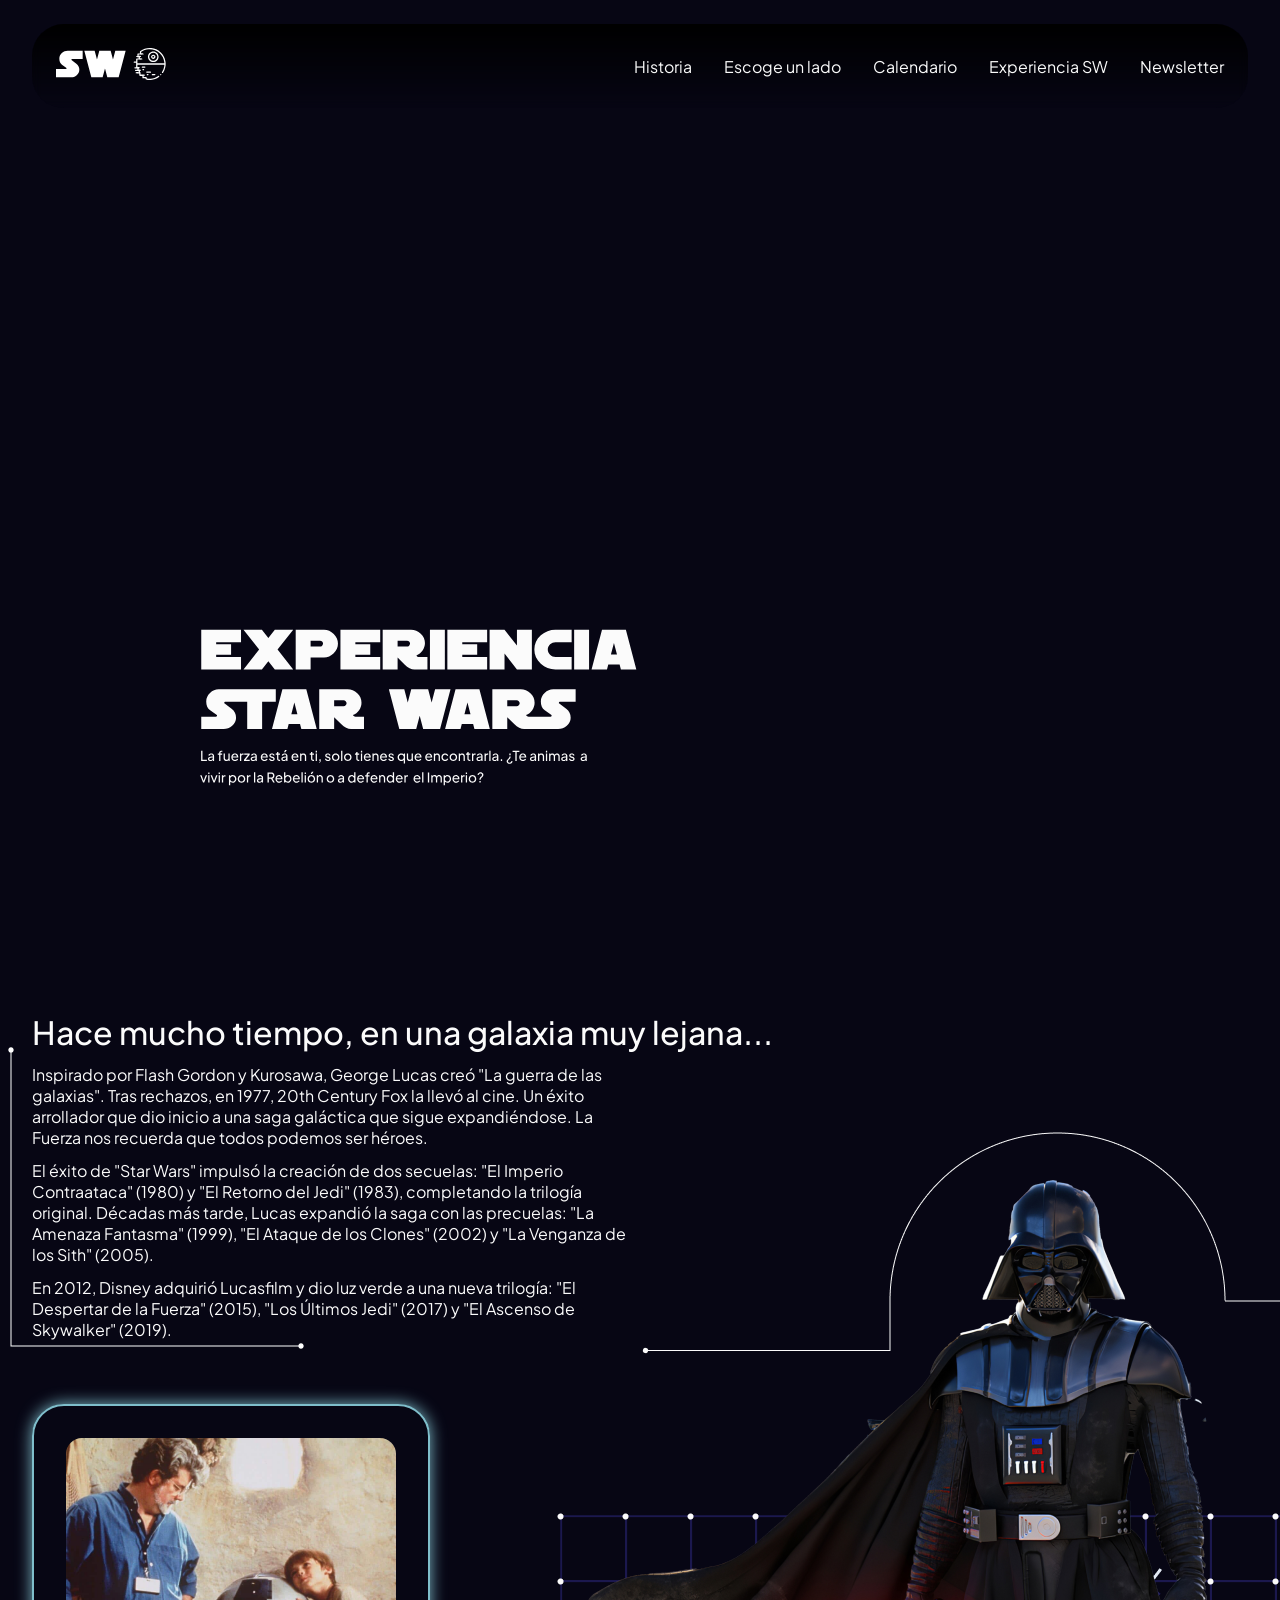
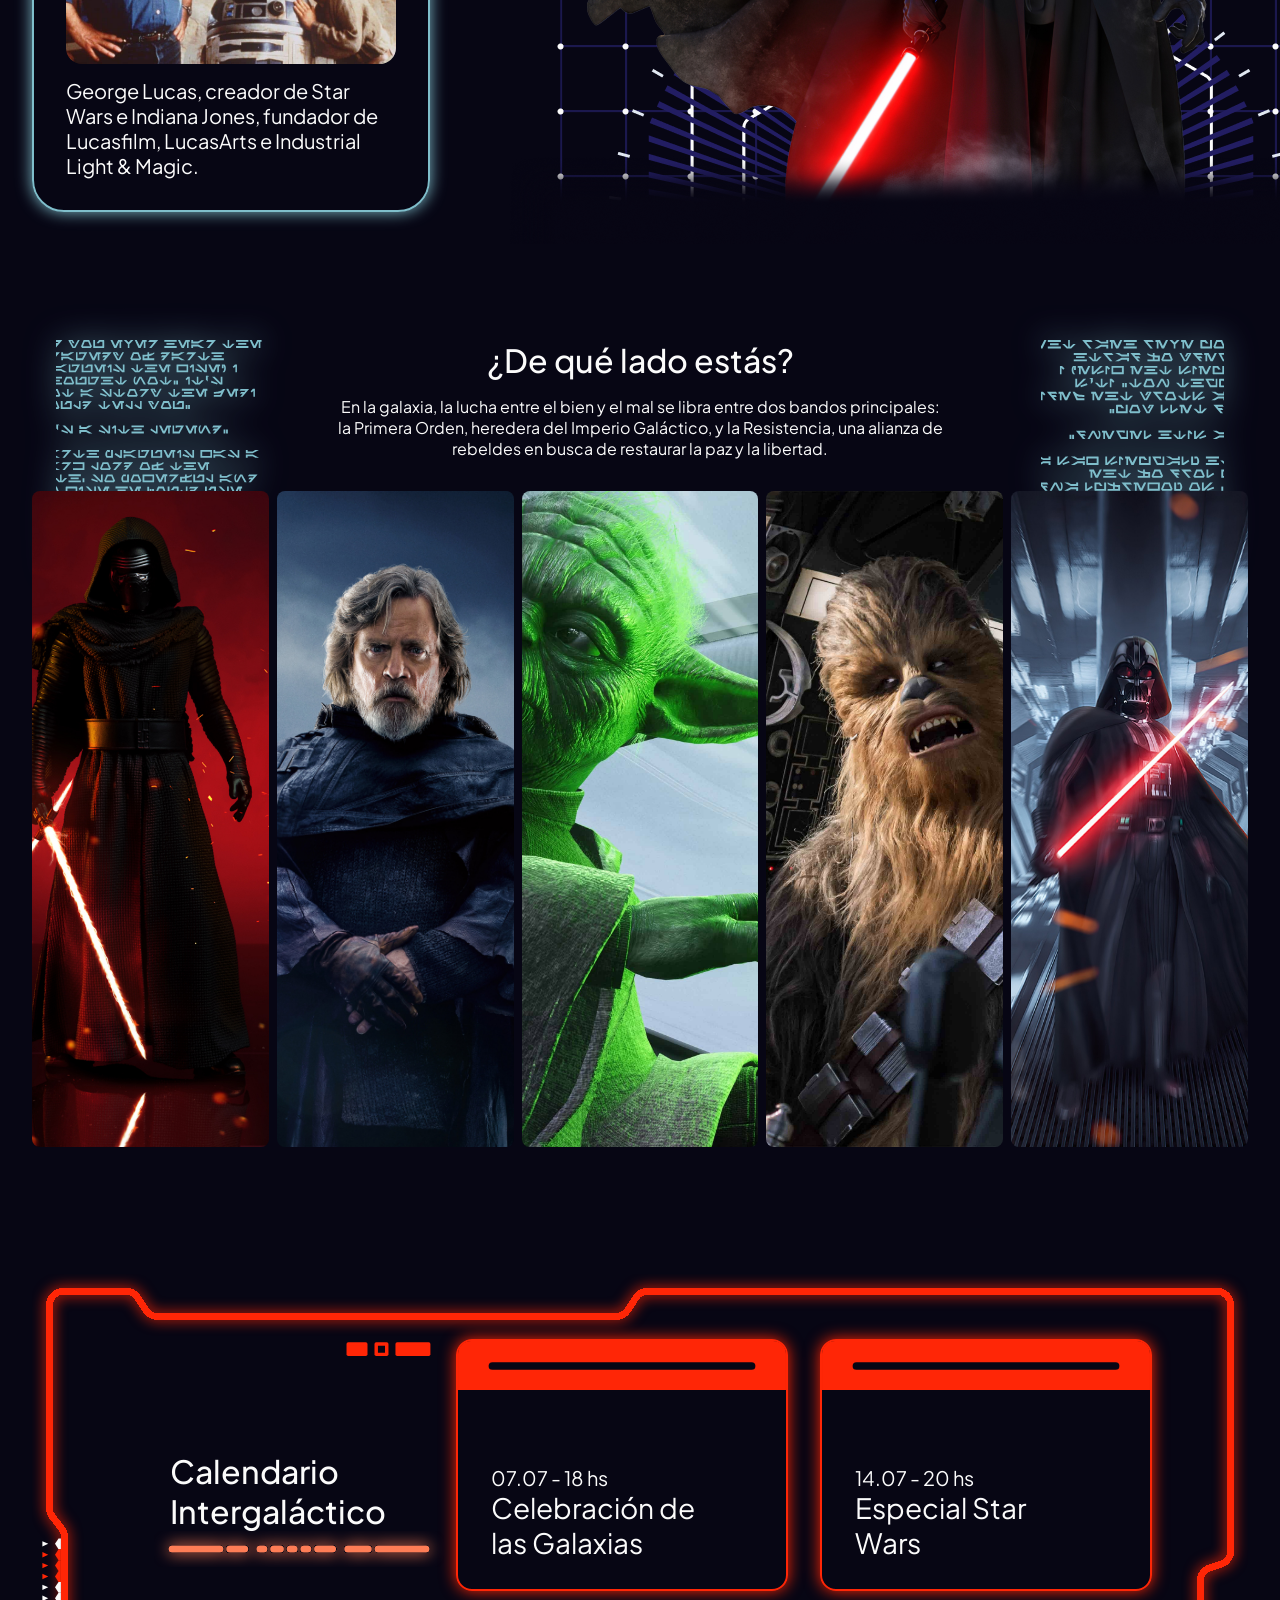
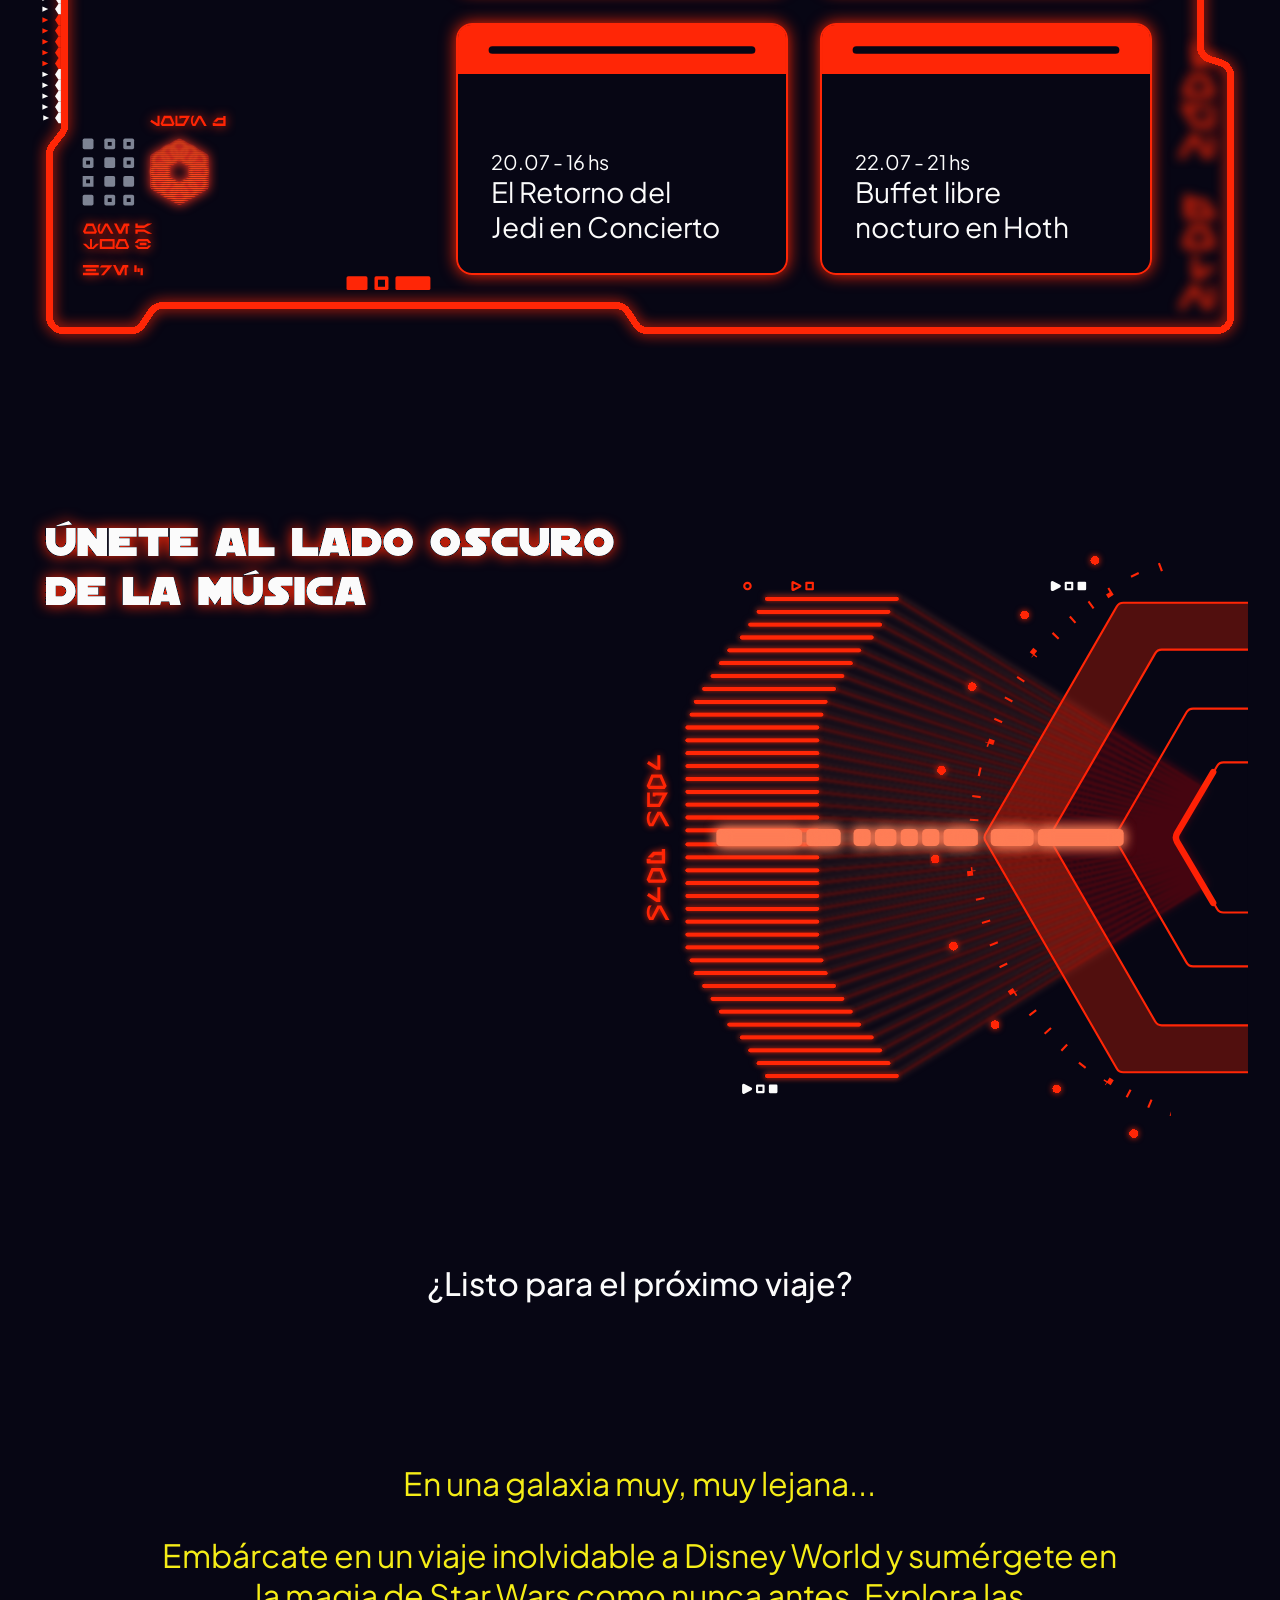
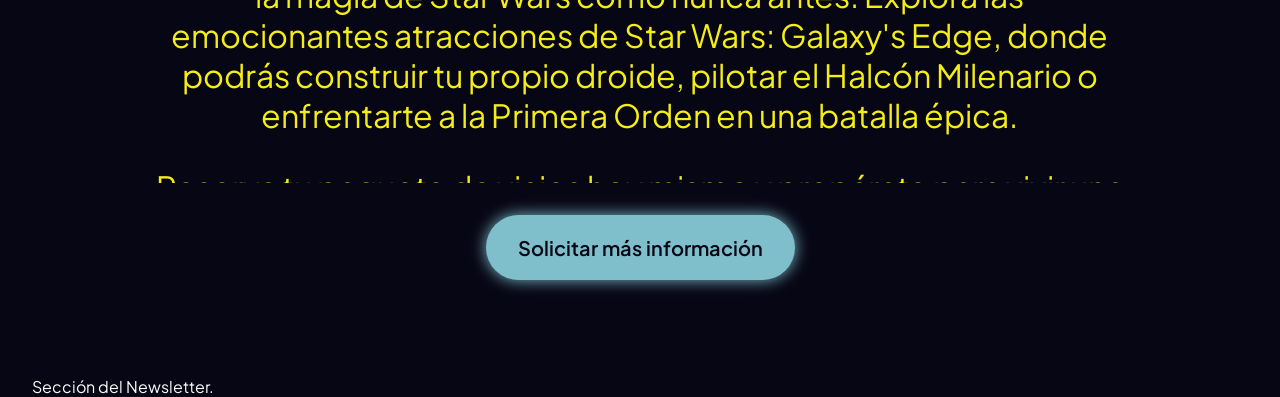
==== index.html @ 68232051 "'star-wars-world-container' section added" ====
<!DOCTYPE html>
<html lang="en">

<head>
    <meta charset="UTF-8">
    <!--     <meta name="viewport" content="width=device-width, initial-scale=1.0">  -->
    <title>Star Wars Ship</title>
    <link rel="stylesheet" href="styles.css">
    <link rel="shortcut icon" href="imgs/favicon.svg" type="imagen/x-icon">
    <!-- Acá inician los links de Google Fonts -->
    <link rel="preconnect" href="https://fonts.googleapis.com">
    <link rel="preconnect" href="https://fonts.gstatic.com" crossorigin>
    <link href="https://fonts.googleapis.com/css2?family=Plus+Jakarta+Sans:ital,wght@0,200..800;1,200..800&display=swap"
        rel="stylesheet">
    <!-- Acá terminan los links de Google Fonts -->
</head>

<body class="container">
    <!-- Acá comienza el menú de navegación o navbar -->
    <nav>
        <h1>
            <figure><a href="#"><img src="imgs/logo.svg"
                        alt="Logo de la landing page con las letras 'SW' y una estrella de la muerte."></a></figure>
        </h1>

        <ul class="navbar">
            <li><a href="#movies-history-container">Historia</a></li>
            <li><a href="#sides-container">Escoge un lado</a></li>
            <li><a href="#events-container">Calendario</a></li>
            <li><a href="#star-wars-world-container">Experiencia SW</a></li>
            <li><a href="#newsletter-container">Newsletter</a></li>
        </ul>
    </nav>
    <!-- Acá termina el menú de navegación o navbar -->

    <!-- Acá comienza el header o hero section -->
    <header id="header">
        <figure><img src="imgs/title-header.svg" alt="Portada de la 'hero section'."></figure>
    </header>
    <!-- Acá termina el header o hero section -->

    <!-- Acá comienza la sección de "Historia de las pelis" -->
    <section id="movies-history-container">
        <article class="text-container">
            <h2>Hace mucho tiempo, en una galaxia muy lejana...</h2>
            <p>Inspirado por Flash Gordon y Kurosawa, George Lucas creó "La guerra de las galaxias". Tras rechazos, en
                1977, 20th Century Fox la llevó al cine. Un éxito arrollador que dio inicio a una saga galáctica que
                sigue expandiéndose. La Fuerza nos recuerda que todos podemos ser héroes.</p>
            <p>El éxito de "Star Wars" impulsó la creación de dos secuelas: "El Imperio Contraataca" (1980) y "El
                Retorno del Jedi" (1983), completando la trilogía original. Décadas más tarde, Lucas expandió la saga
                con las precuelas: "La Amenaza Fantasma" (1999), "El Ataque de los Clones" (2002) y "La Venganza de los
                Sith" (2005).</p>
            <p>En 2012, Disney adquirió Lucasfilm y dio luz verde a una nueva trilogía: "El Despertar de la Fuerza"
                (2015), "Los Últimos Jedi" (2017) y "El Ascenso de Skywalker" (2019).</p>
        </article>
        <article class="linear-card">
            <figure><img src="imgs/george-lucas.jpeg" alt="Foto de George Lucas en el set."></figure>
            <p>George Lucas, creador de Star Wars e Indiana Jones, fundador de Lucasfilm, LucasArts e Industrial Light &
                Magic.</p>
        </article>
        <figure><img src="imgs/darth-vader.png" alt="Ilustración de Darth Vader." class="darth"></figure>
        <figure><img src="imgs/vector-detail-1.svg" alt="Vector de decoración." class="l-vector"></figure>
    </section>
    <!-- Acá termina la sección de "Historia de las pelis" -->

    <!-- Acá comienza la sección de "De qué lado estás" -->
    <section id="sides-container">
        <article class="container-text-sides-section">
            <h2>¿De qué lado estás?</h2>
            <p>En la galaxia, la lucha entre el bien y el mal se libra entre dos bandos principales: la Primera Orden,
                heredera del Imperio Galáctico, y la Resistencia, una alianza de rebeldes en busca de restaurar la paz y
                la libertad.</p>
        </article>

        <div class="gallery">
            <article class="pj-card">
                <figure><img src="imgs/kylo-ren.jpg" alt="Imagen de Kylo Ren." class="pj-img"></figure>
                <figure><img src="imgs/kylo-name.svg" alt="Nombre de Kylo Ren." class="pj-name"></figure>
            </article>

            <article class="pj-card">
                <figure><img src="imgs/luke-skywalker.jpg" alt="Imagen de Luke Skywalker." class="pj-img"></figure>
                <figure><img src="imgs/Luke-name.svg" alt="Nombre de Luke Skywalker." class="pj-name"></figure>
            </article>

            <article class="pj-card">
                <figure><img src="imgs/yoda.jpg" alt="Imagen de Yoda." class="pj-img"></figure>
                <figure><img src="imgs/Yoda-name.svg" alt="Nombre de Yoda." class="pj-name"></figure>
            </article>

            <article class="pj-card">
                <figure><img src="imgs/chewbacca.jpeg" alt="Imagen de Chewbacca." class="pj-img"></figure>
                <figure><img src="imgs/Chewbacca-name.svg" alt="Nombre de Chewbacca." class="pj-name"></figure>
            </article>

            <article class="pj-card">
                <figure><img src="imgs/darth-vader-gallery.jpeg" alt="Imagen de Darth Vader." class="pj-img"></figure>
                <figure><img src="imgs/Darth-Vader-name.svg" alt="Nombre de Darth Vader." class="pj-name"></figure>
            </article>
        </div>

        <figure><img src="imgs/letters-vector.svg" alt="Letras decorativas." class="deco"></figure>
        <figure><img src="imgs/deco-2.svg" alt="Letras decorativas." class="deco-2"></figure>
    </section>
    <!-- Acá termina la sección de "De qué lado estás" -->

    <!-- Acá comienza la sección del calendario de eventos -->
    <section id="events-container">
        <div class="title-events-container">
            <h2>Calendario Intergaláctico</h2>
            <figure><img src="imgs/highlight-svg.svg" alt="Ilustración decorativa para resaltar el título."></figure>
        </div>

        <div class="events-grid">
            <article class="event-card">
                <figure><img src="imgs/event-card-header.svg" alt="Header decorativo de la tarjeta."></figure>
                <div class="event-content">
                    <p>07.07 - 18 hs</p>
                    <h3>Celebración
                        de las Galaxias</h3>
                </div>
            </article>

            <article class="event-card">
                <figure><img src="imgs/event-card-header.svg" alt="Header decorativo de la tarjeta."></figure>
                <div class="event-content">
                    <p>14.07 - 20 hs</p>
                    <h3>Especial
                        Star Wars</h3>
                </div>
            </article>

            <article class="event-card">
                <figure><img src="imgs/event-card-header.svg" alt="Header decorativo de la tarjeta."></figure>
                <div class="event-content">
                    <p>20.07 - 16 hs</p>
                    <h3>El Retorno del
                        Jedi en Concierto</h3>
                </div>
            </article>

            <article class="event-card">
                <figure><img src="imgs/event-card-header.svg" alt="Header decorativo de la tarjeta."></figure>
                <div class="event-content">
                    <p>22.07 - 21 hs</p>
                    <h3>Buffet libre
                        nocturo en Hoth
                    </h3>
                </div>
            </article>
        </div>
    </section>
    <!-- Acá termina la sección del calendario de eventos -->

    <!-- Acá empieza la lista de Spotify-->
    <section class="spoti-container">
        <h2>
            <figure><img src="imgs/spoti-title.svg"
                    alt="Título de la sección que dice: 'Entra al lado oscuro de la música'."></figure>
        </h2>
        <iframe style="border-radius:12px"
            src="https://open.spotify.com/embed/playlist/69BOXIItwwyxTgdz6flzvU?utm_source=generator" width="100%"
            height="352" frameBorder="0" allowfullscreen=""
            allow="autoplay; clipboard-write; encrypted-media; fullscreen; picture-in-picture" loading="lazy"></iframe>
    </section>
    <!-- Acá termina la lista de Spotify-->

    <!-- Acá comienza la sección de "Viví el mundo de Star Wars" -->
    <section id="star-wars-world-container">
        <h2>¿Listo para el próximo viaje?</h2>
        <div class="scroll-gradient">
            <div class="scroll-wrapper">
                <div class="scroll-text">
                    <p>En una galaxia muy, muy lejana...</p>
                    <p>Embárcate en un viaje inolvidable a Disney World y sumérgete en la magia de Star Wars como nunca antes. Explora las emocionantes atracciones de Star Wars: Galaxy's Edge, donde podrás construir tu propio droide, pilotar el Halcón Milenario o enfrentarte a la Primera Orden en una batalla épica.</p>
                    <p>Reserva tu paquete de viajes hoy mismo y prepárate para vivir una experiencia intergaláctica que jamás olvidarás. No pierdas la oportunidad de convertirte en parte de la leyenda de Star Wars.</p>
                    <p>¡Que la fuerza te acompañe!</p>
                </div>
            </div>
        </div>
        <a href="" class="btn" type="button">Solicitar más información</a>
    </section>
    <!-- Acá termina la sección de "Viví el mundo de Star Wars" -->

    <!-- Acá comienza el Newsletter -->
    <section id="newsletter-container">
        Sección del Newsletter.
    </section>
    <!-- Acá termina el Newsletter -->

    <!-- Acá comienza el Footer -->
    <footer>

    </footer>
    <!-- Acá termina el Footer -->
</body>

</html>
---- styles.css ----
/* Universal settings */

:root {
    /* -- Color palette -- */

    /* 1 level */
    --dark-100: #070614;
    --white-100: #fbfbfb;
    --cyan-100: #7fbecb;
    --red-100: #ff2606;
    --yellow-100: #f5ed17;

    /* 2 level */
    --bg-color: var(--dark-100);
    --default-color: var(--white-100);
    --primary-action: var(--cyan-100);
    --red-sith: var(--red-100);
    --star-yellow: var(--yellow-100);
}

* {
    box-sizing: border-box;
    margin: 0;
    padding: 0;
}

html {
    scroll-behavior: smooth;
}

a,
li {
    text-decoration: none;
    list-style: none;
    color: var(--default-color);
}

body {
    font-family: "Plus Jakarta Sans", sans-serif;
    font-weight: 400;
    font-size: 16px;
    background: var(--bg-color);
    color: var(--default-color);
}

body.container {
    max-width: 1320px;
    min-width: 1200px;
    margin: auto;
    padding-left: 2rem;
    padding-right: 2rem;
}

/* -- Titles -- */

h2 {
    font-size: 2rem;
    font-weight: 500;
}

/* Menú de navegación o Navbar */

nav {
    display: flex;
    justify-content: space-between;
    align-items: center;
    position: sticky;
    top: 0;
    padding: 1.5rem 1.5rem;
    background: linear-gradient(180deg, black, transparent);
    backdrop-filter: blur(5px);
    margin: 1.5rem 0 0 0;
    z-index: 10;
    border-radius: 2rem;
}

nav h1 {
    font-size: 1rem;
    font-weight: 400;
}

nav li>a:hover {
    color: var(--primary-action);
    text-decoration: underline;
    text-shadow: 0 0 1rem var(--cyan-100);
}

nav li {
    transition: 0.15s ease-in-out;
}

nav li:hover {
    transform: scale(1.12);
}

.navbar {
    display: flex;
    justify-content: center;
    align-items: center;
    gap: 2rem;
}

/* Header */

header figure,
header figure img {
    width: 60%;
}

header figure img {
    margin: 32rem 0rem 8rem 10.5rem;
}

header {
    background: url(imgs/Hero-section.svg) no-repeat right center / 100%;
    height: 904px;
}

/* Section: movies-history-container */

#movies-history-container {
    display: flex;
    flex-direction: column;
    justify-content: flex-start;
    gap: 4rem;
    position: relative;
    height: 832px;
    margin-bottom: 6rem;
}

#movies-history-container figure>img.darth {
    content: "";
    position: absolute;
    right: -6rem;
    bottom: 0rem;
}

#movies-history-container figure>img.l-vector {
    content: "";
    position: absolute;
    left: -2%;
    top: 2.2rem;
}

/* -- Article.text-container -- */

#movies-history-container article.text-container {
    display: flex;
    flex-direction: column;
    gap: 0.75rem;
    width: 70%;
}

#movies-history-container article.text-container p {
    width: 70%;
}

/* -- Article.linear-card -- */

#movies-history-container article.linear-card {
    display: flex;
    flex-direction: column;
    width: 398px;
    border: 2px solid var(--primary-action);
    border-radius: 2rem;
    padding: 2rem;
    box-shadow: 0 0 1rem var(--cyan-100);
    gap: 0.5rem;
}

article.linear-card figure {
    width: fill;
    height: 232px;
}

article.linear-card figure img {
    width: 100%;
    border-radius: 1rem;
}

article.linear-card p {
    font-size: 1.25rem;
    font-weight: 400;
}

/* Section: sides-container */

#sides-container {
    position: relative;
    width: 100%;
    margin: 5rem 0rem 0rem 0rem;
    display: flex;
    flex-direction: column;
    gap: 2rem;
    justify-content: center;
    align-items: center;
}

#sides-container .deco {
    content: "";
    position: absolute;
    width: 17%;
    left: 2%;
    top: 0rem;
    filter: drop-shadow(0 0 1rem var(--cyan-100));
    z-index: -1;
}

#sides-container .deco-2 {
    content: "";
    position: absolute;
    width: 15%;
    right: 2%;
    top: 0rem;
    filter: drop-shadow(0 0 1rem var(--cyan-100));
    z-index: -1;
}

/* -- sides-container > gallery -- */

.gallery {
    display: flex;
    flex-direction: row;
    width: 100%;
    height: 656px;
    gap: 0.5rem;
}

.pj-card {
    position: relative;
    width: 100%;
    flex: 1px;
    transition: 0.4s ease-in-out;
    border-radius: 0.5rem;
}

.pj-card:hover {
    flex: 3;
    box-shadow: 0 0 2rem var(--cyan-100);

    .pj-name {
        opacity: 1;
        bottom: 20%;
        left: 15%;
    }
}

.pj-card figure img.pj-img {
    width: 100%;
    height: 656px;
    object-fit: cover;
    border-radius: 0.5rem;
}

.pj-card .pj-name {
    content: "";
    position: absolute;
    bottom: 20%;
    left: 15%;
    width: 70%;
    opacity: 0;
    transition: 0.4s ease-in-out;
}

/* -- sides-container > container-text-sides-section -- */

.container-text-sides-section {
    display: flex;
    flex-direction: column;
    width: 50%;
    gap: 1rem;
    text-align: center;
}

/* Section: events-container */
#events-container {
    position: relative;
    background: url(imgs/events-bg-svg.svg) no-repeat right center / 100%;
    margin: 0rem 0rem 6rem 0rem;
    height: 800px;
}

/* -- sides-container > title-events-container -- */

.title-events-container figure,
.title-events-container figure img {
    width: 100%;
    object-fit: fill;
}

.title-events-container h2 {
    margin-left: 1rem;
}

#events-container .title-events-container {
    content: "";
    position: absolute;
    display: flex;
    flex-direction: column;
    width: 290px;
    top: 30%;
    left: 10%;
}

/* -- sides-container > events-grid -- */

#events-container .events-grid {
    content: "";
    position: absolute;
    display: grid;
    grid-template-columns: 332px 332px;
    grid-template-rows: 252px 252px;
    gap: 2rem;
    right: 6rem;
    top: 8rem;
}

.events-grid .event-card {
    position: relative;
    border: 2px solid var(--red-sith);
    box-shadow: 0 0 1rem var(--red-100);
    border-radius: 1rem;
}

.event-card figure,
.event-card figure img {
    content: "";
    position: absolute;
    width: 100%;
    border-radius: 0.8rem 0.8rem 0 0;
}

.event-card .event-content {
    content: "";
    position: relative;
    display: flex;
    flex-direction: column;
    width: 232px;
    top: 50%;
    left: 10%;
}

.event-card .event-content h3 {
    color: var(--default-color);
    font-size: 1.75rem;
    font-weight: 400;
}

.event-card .event-content p {
    color: var(--default-color);
    font-size: 1.25rem;
    width: 130px;
}

/* Section: spoti-container */

section.spoti-container {
    display: flex;
    flex-direction: column;
    gap: 2rem;
    margin-bottom: 6rem;
    background: url(imgs/spoti-deco.svg) no-repeat right center / 50%;
    height: 660px;
}

.spoti-container figure,
.spoti-container figure img {
    width: 70%;
}

/* Section: star-wars-world-container */

#star-wars-world-container {
    display: flex;
    flex-direction: column;
    width: 100%;
    align-items: center;
    text-align: center;
    justify-content: center;
    margin: 0rem 0rem 6rem 0rem;
    gap: 2rem;
}

#star-wars-world-container .scroll-gradient {
    position: relative;
}

#star-wars-world-container .scroll-gradient::after {
    content: '';
    position: absolute;
    top: -0.5rem;
    left: 0;
    width: 100%;
    height: 15%;
    background: linear-gradient(180deg, rgba(7, 6, 20, 1) 40%, rgba(7, 6, 20, 0) 100%);
}


#star-wars-world-container .scroll-wrapper {
    position: relative;
    height: 448px;
    overflow: hidden;
    width: 100%;
    perspective: 450px;
    padding-top: 8rem;
}

#star-wars-world-container .scroll-text {
    position: relative;
    display: flex;
    flex-direction: column;
    gap: 2rem;
    animation: scroll-text 15s infinite linear;
}

#star-wars-world-container .scroll-text p {
    color: var(--star-yellow);
    font-size: 2rem;
    width: 80%;
    margin: 0 auto;
}

@keyframes scroll-text {
    from {
        top: 0;
        transform: translateZ(0) rotateX(20deg);
    }

    to {
        top: -750px;
        transform: translateZ(-400px) rotateX(21deg);
    }
}

#star-wars-world-container a.btn {
    display: flex;
    padding: 1.25rem 2rem;
    justify-content: center;
    align-items: center;

    border-radius: 100px;
    background: var(--primary-action);
    box-shadow: 0 0 1rem 0 var(--primary-action);

    color: var(--dark-100);
    font-size: 1.25rem;
    font-style: normal;
    font-weight: 600;
}
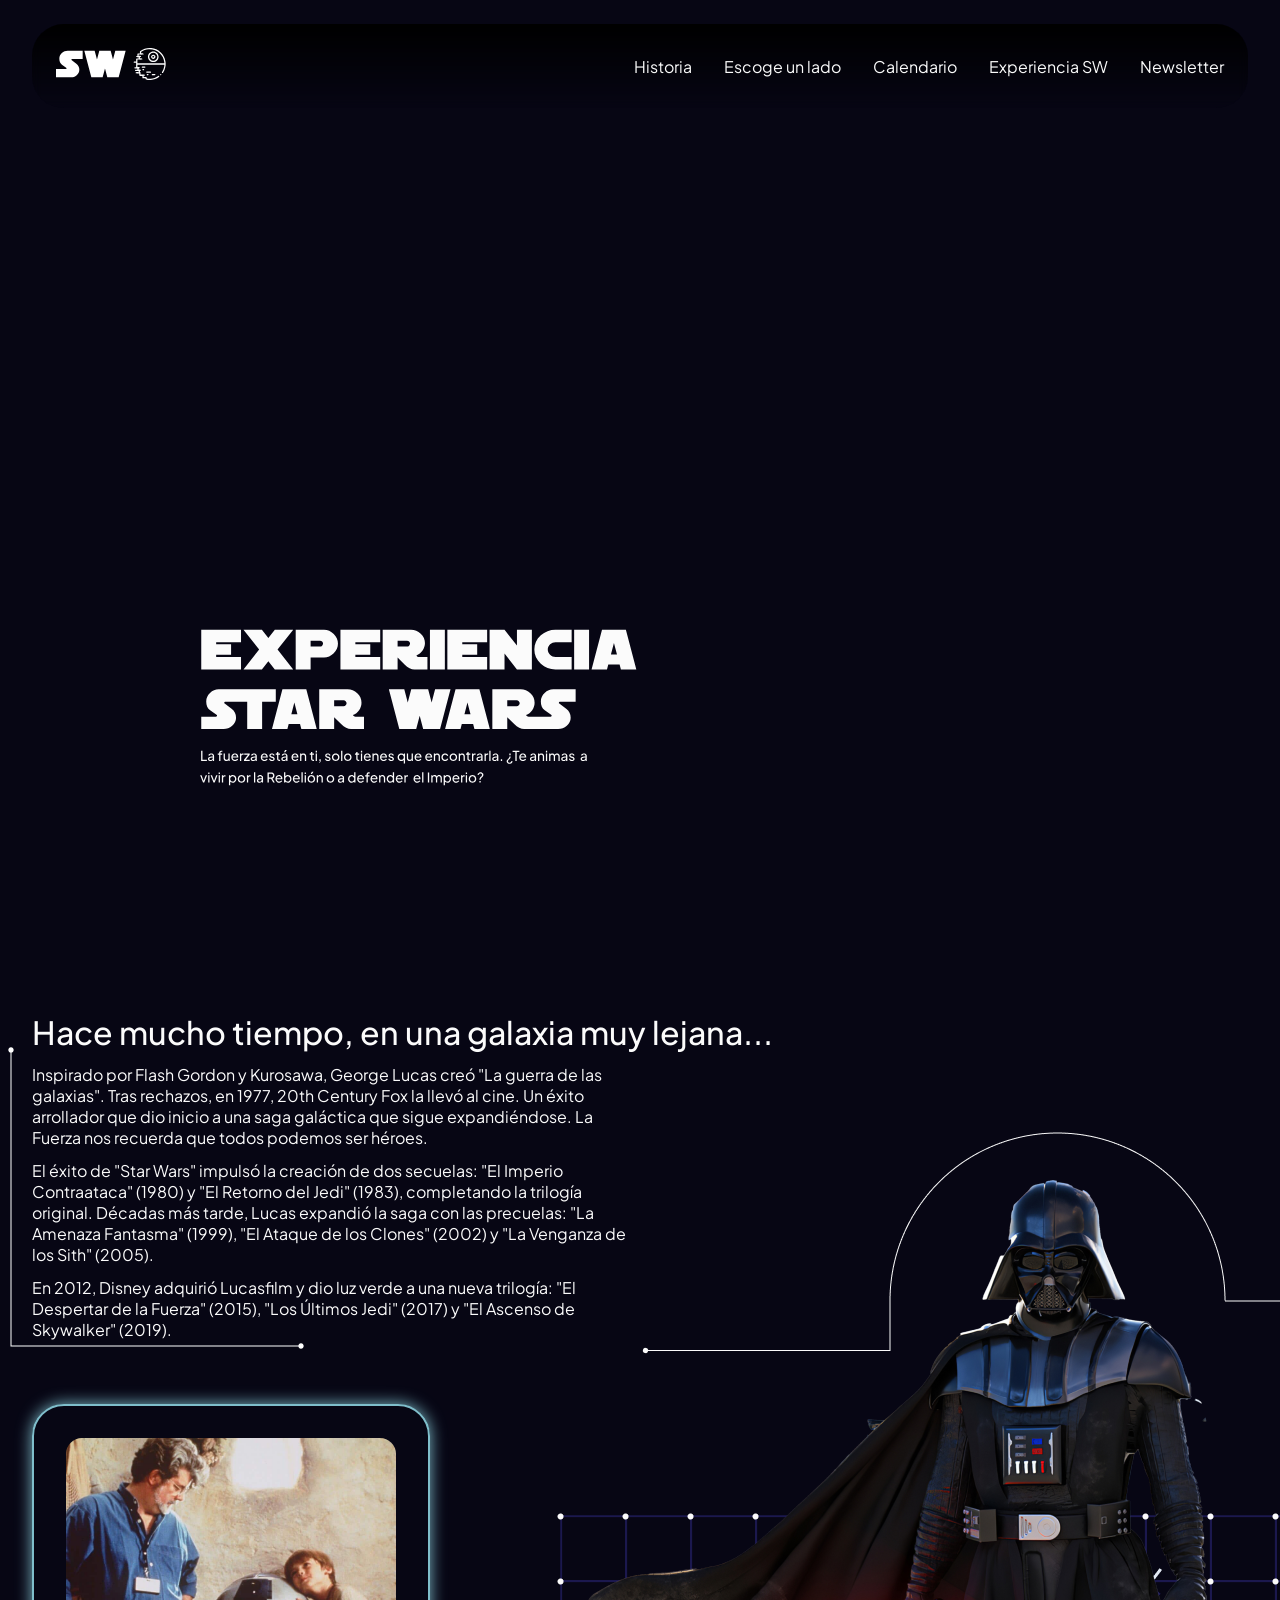
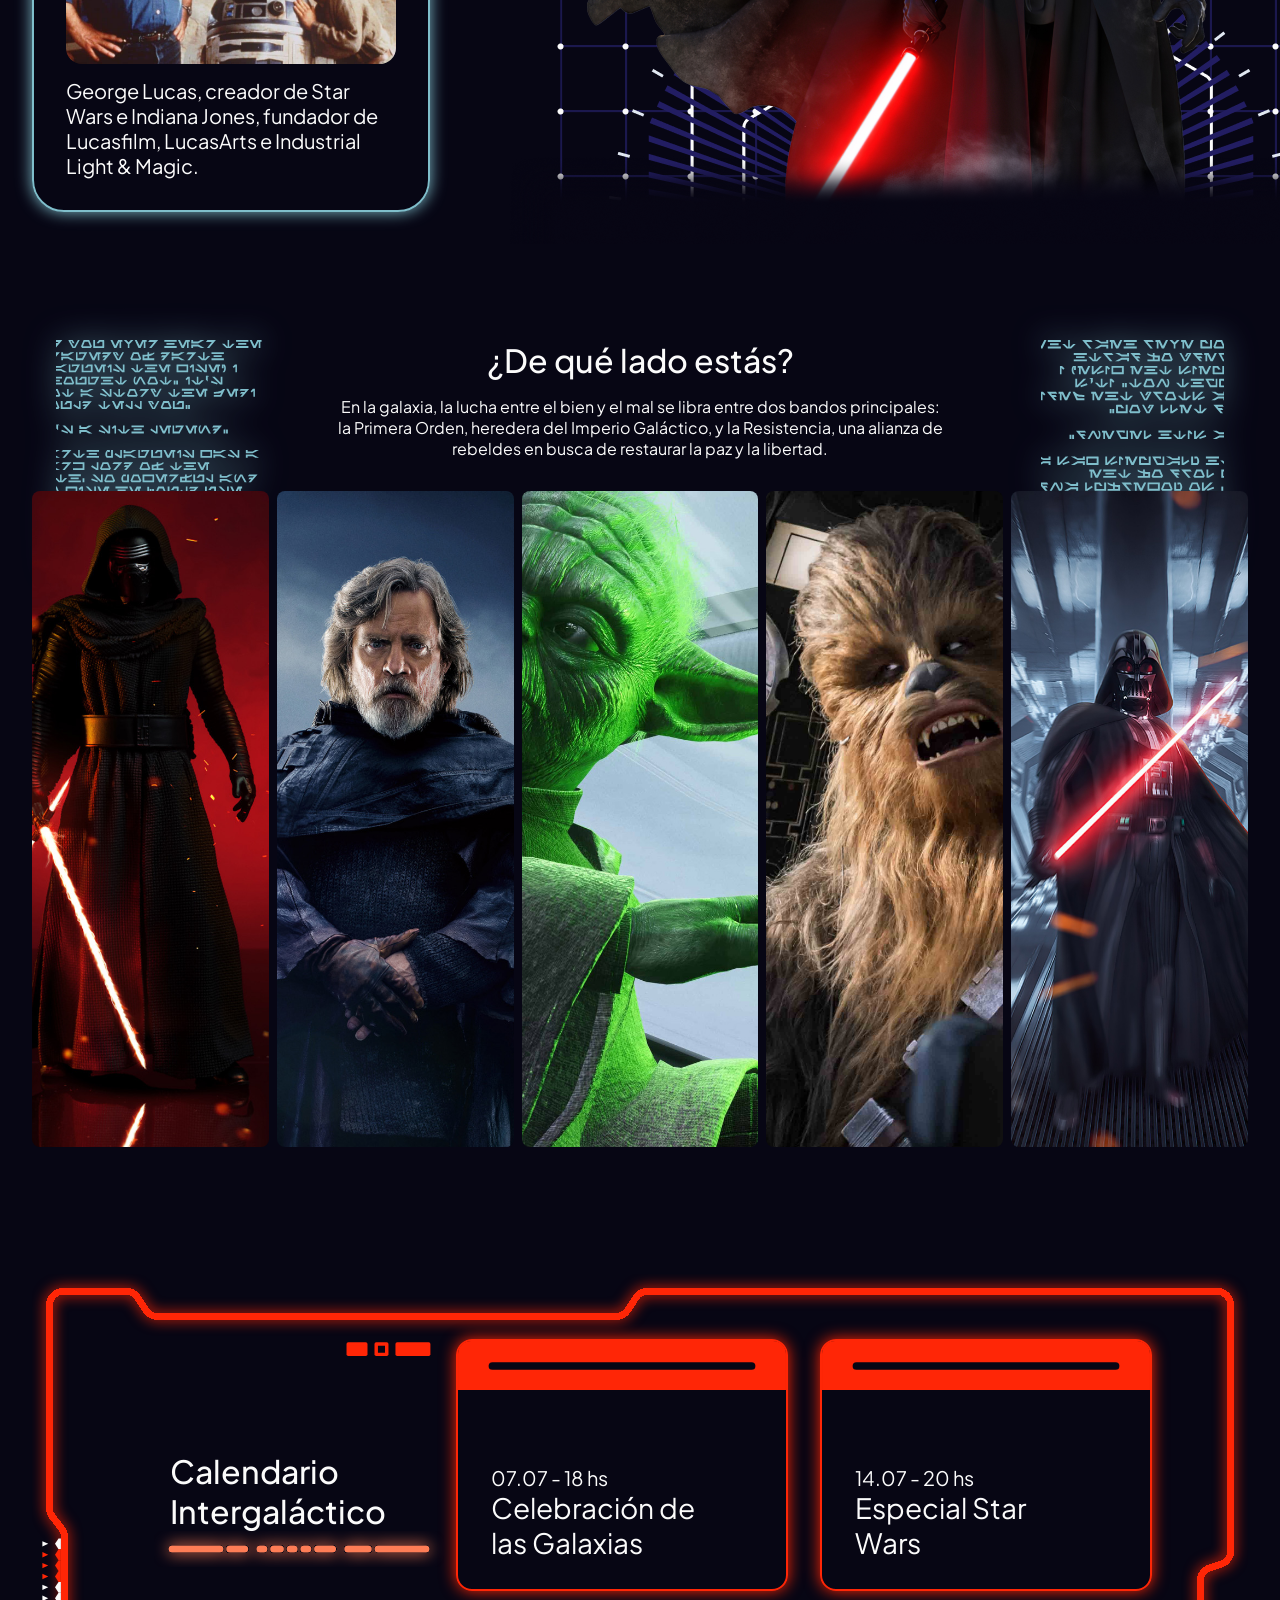
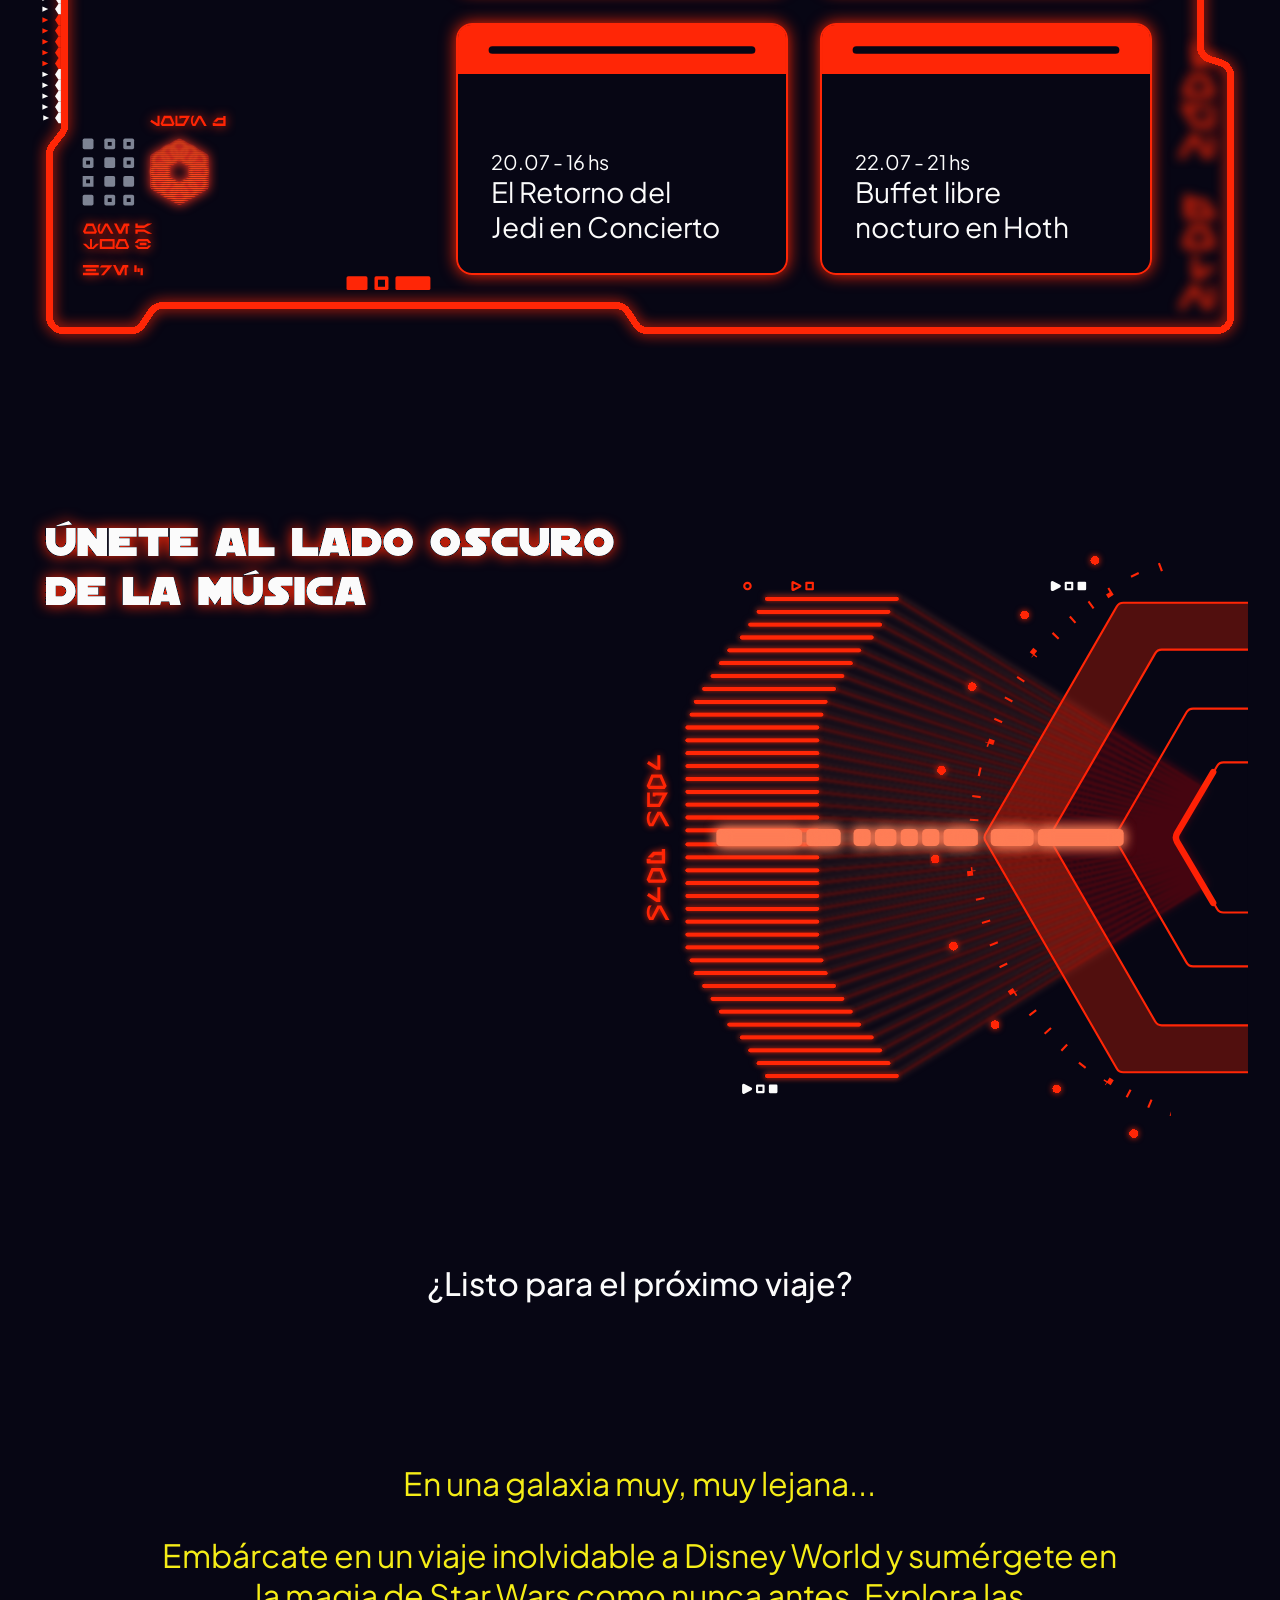
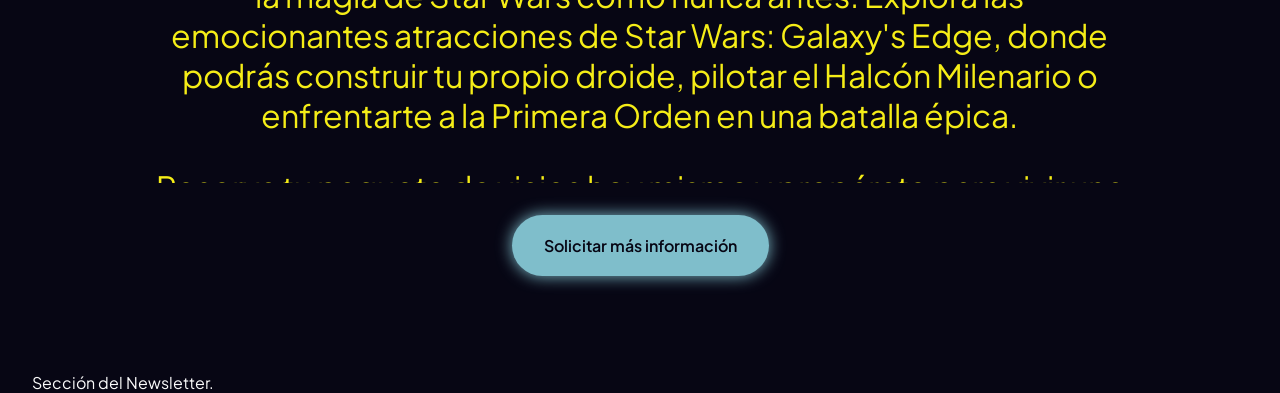
==== commit ac33841e: "IMGs size and weight changed" ====
--- a/index.html
+++ b/index.html
@@ -89,12 +89,12 @@
             </article>
 
             <article class="pj-card">
-                <figure><img src="imgs/chewbacca.jpeg" alt="Imagen de Chewbacca." class="pj-img"></figure>
+                <figure><img src="imgs/chewbacca.png" alt="Imagen de Chewbacca." class="pj-img"></figure>
                 <figure><img src="imgs/Chewbacca-name.svg" alt="Nombre de Chewbacca." class="pj-name"></figure>
             </article>
 
             <article class="pj-card">
-                <figure><img src="imgs/darth-vader-gallery.jpeg" alt="Imagen de Darth Vader." class="pj-img"></figure>
+                <figure><img src="imgs/darth-vader-gallery.png" alt="Imagen de Darth Vader." class="pj-img"></figure>
                 <figure><img src="imgs/Darth-Vader-name.svg" alt="Nombre de Darth Vader." class="pj-name"></figure>
             </article>
         </div>
--- a/styles.css
+++ b/styles.css
@@ -443,7 +443,7 @@
     box-shadow: 0 0 1rem 0 var(--primary-action);
 
     color: var(--dark-100);
-    font-size: 1.25rem;
+    font-size: 1rem;
     font-style: normal;
     font-weight: 600;
 }
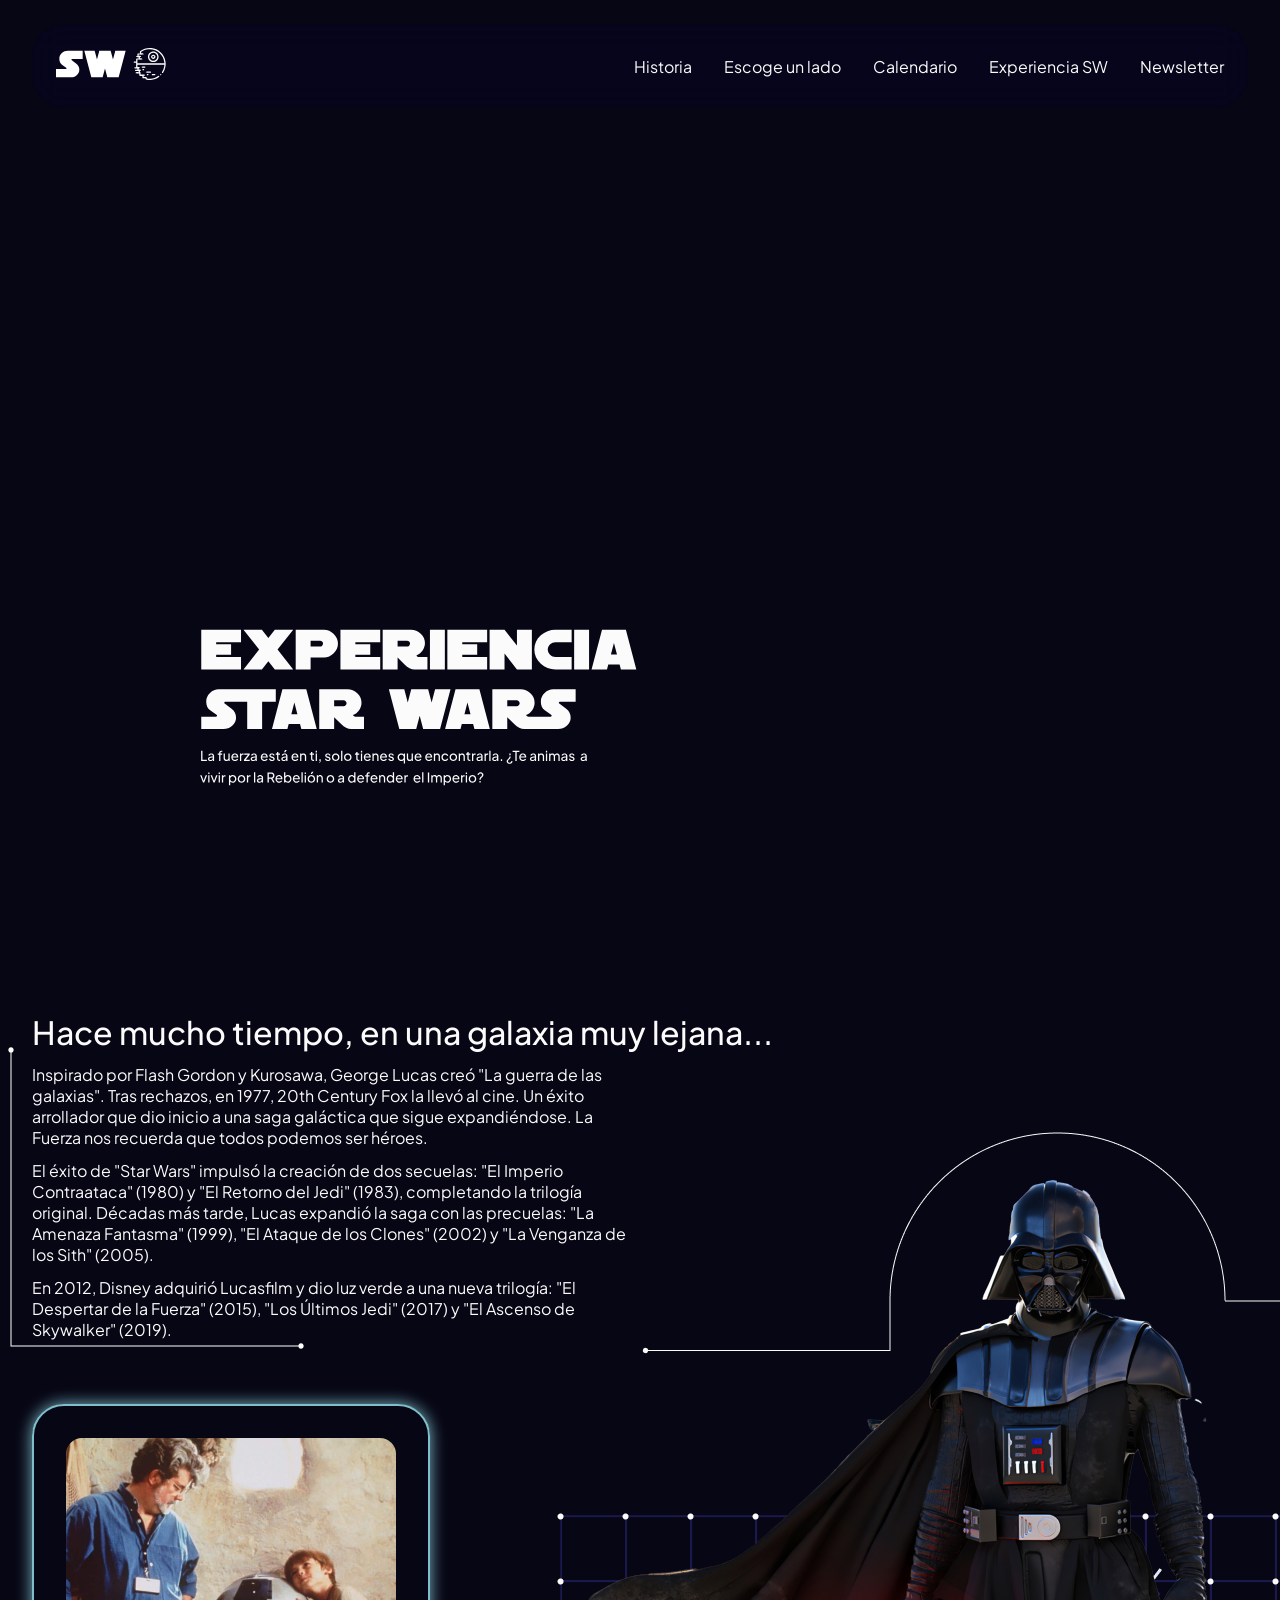
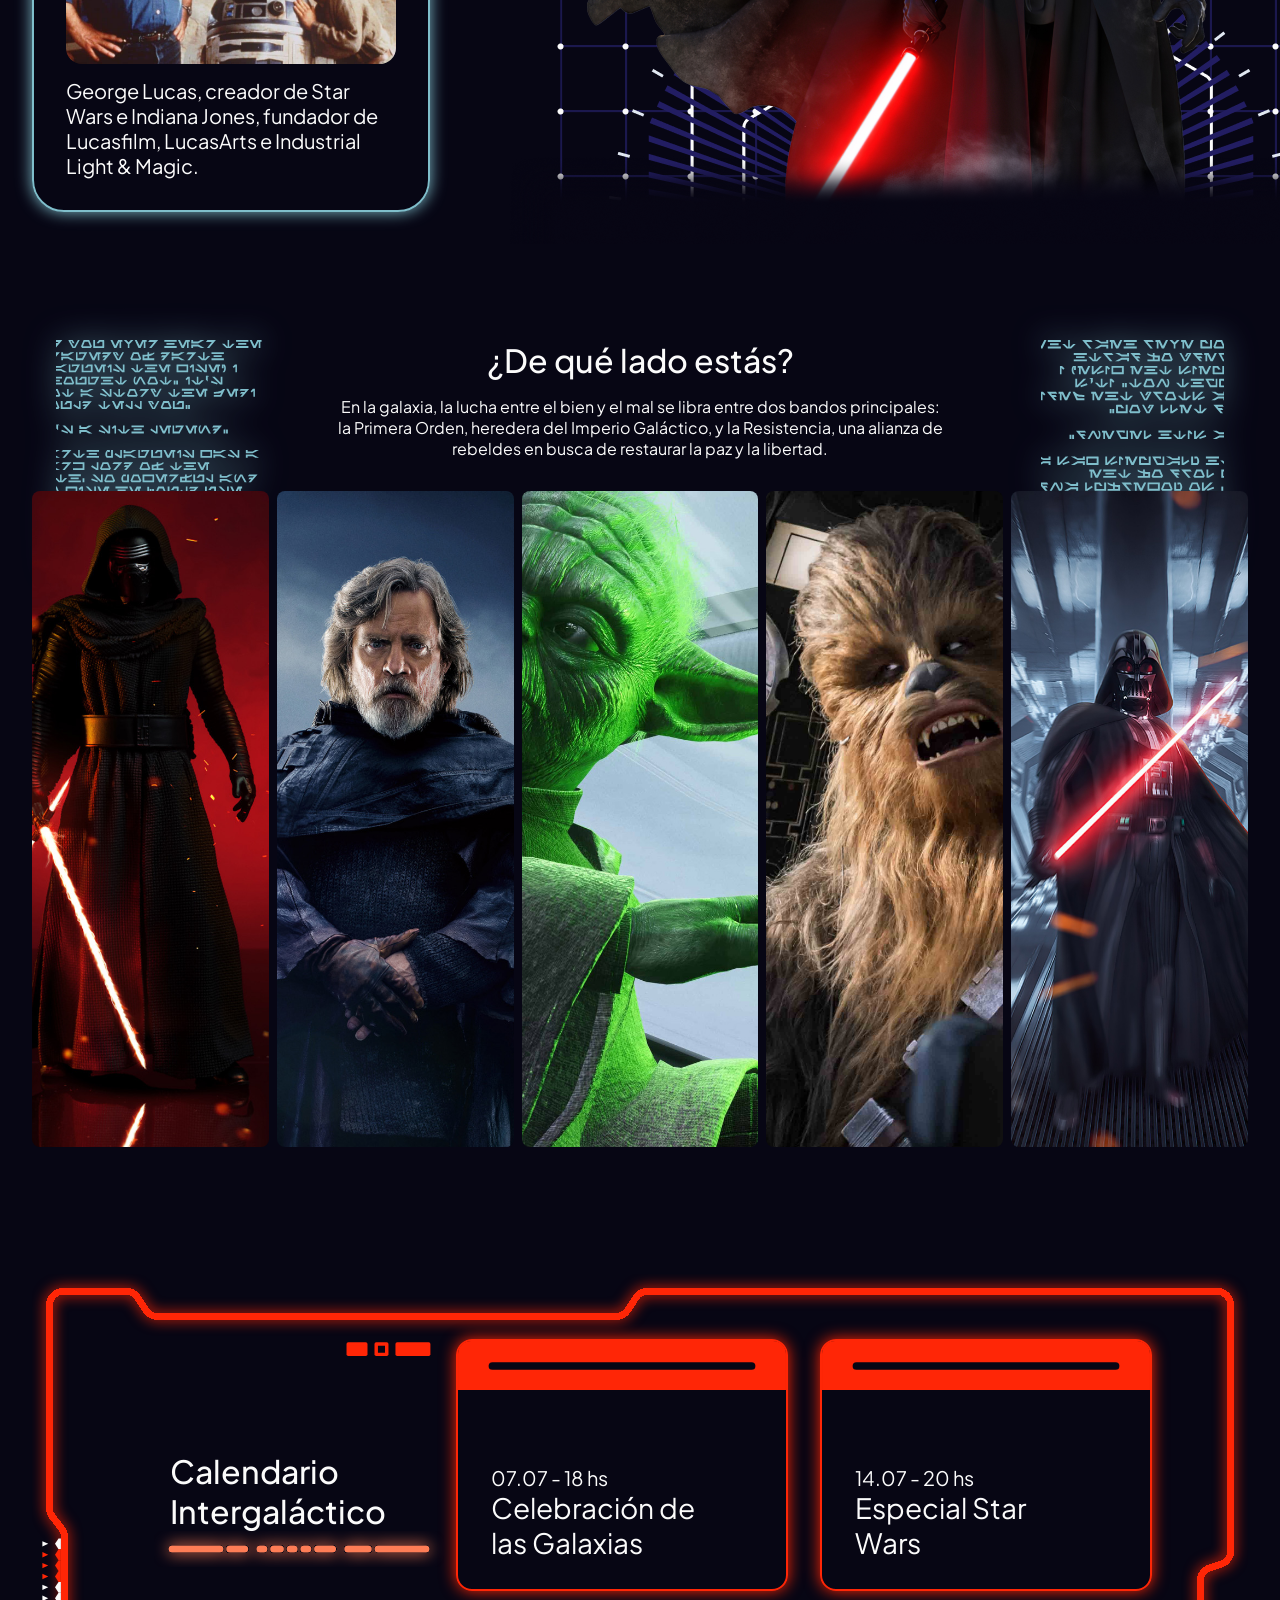
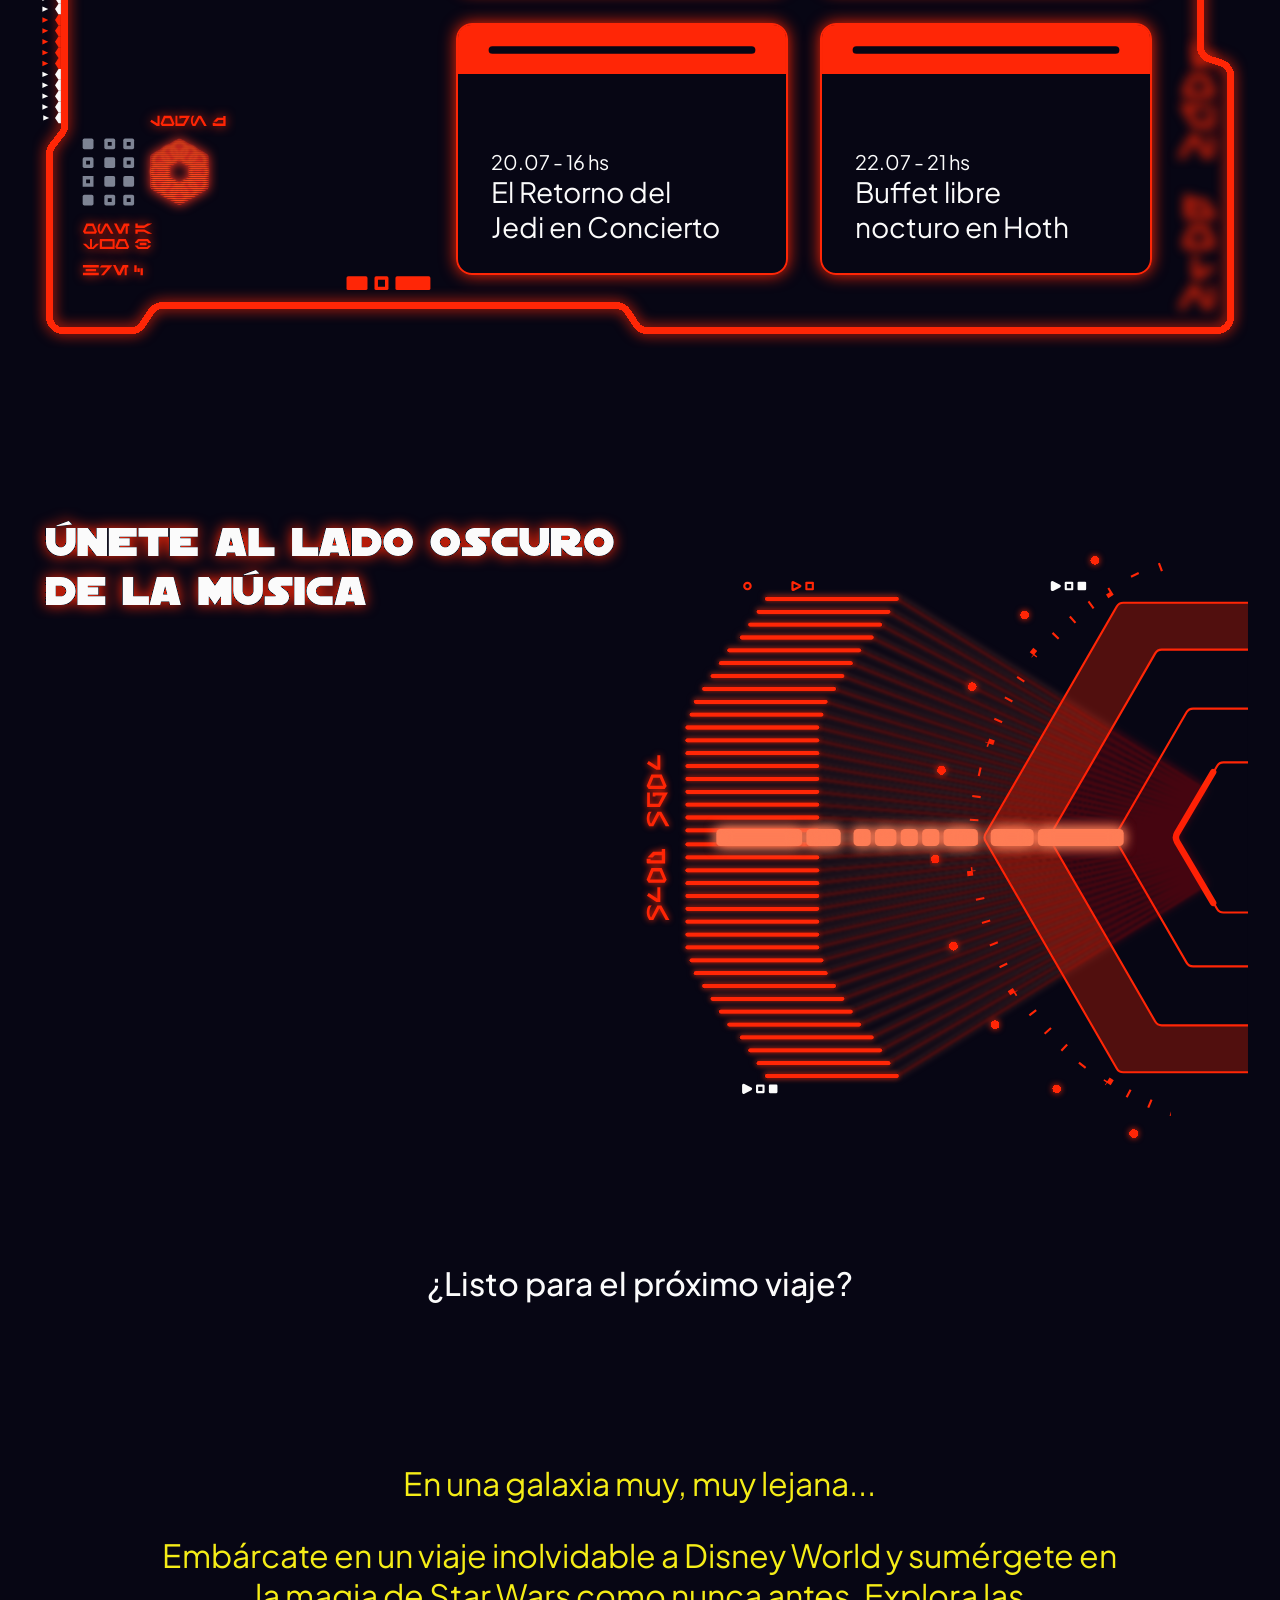
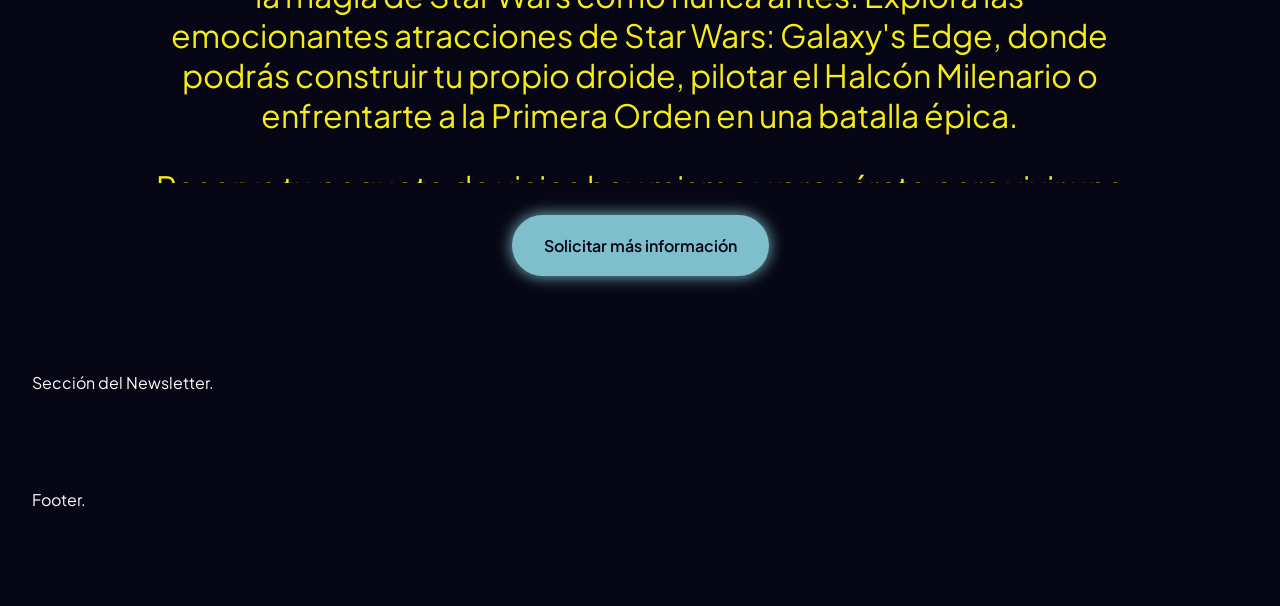
==== commit 9c48d9ed: "Blur effect changed for the Navbar, and footer section started" ====
--- a/index.html
+++ b/index.html
@@ -172,13 +172,18 @@
             <div class="scroll-wrapper">
                 <div class="scroll-text">
                     <p>En una galaxia muy, muy lejana...</p>
-                    <p>Embárcate en un viaje inolvidable a Disney World y sumérgete en la magia de Star Wars como nunca antes. Explora las emocionantes atracciones de Star Wars: Galaxy's Edge, donde podrás construir tu propio droide, pilotar el Halcón Milenario o enfrentarte a la Primera Orden en una batalla épica.</p>
-                    <p>Reserva tu paquete de viajes hoy mismo y prepárate para vivir una experiencia intergaláctica que jamás olvidarás. No pierdas la oportunidad de convertirte en parte de la leyenda de Star Wars.</p>
+                    <p>Embárcate en un viaje inolvidable a Disney World y sumérgete en la magia de Star Wars como nunca
+                        antes. Explora las emocionantes atracciones de Star Wars: Galaxy's Edge, donde podrás construir
+                        tu propio droide, pilotar el Halcón Milenario o enfrentarte a la Primera Orden en una batalla
+                        épica.</p>
+                    <p>Reserva tu paquete de viajes hoy mismo y prepárate para vivir una experiencia intergaláctica que
+                        jamás olvidarás. No pierdas la oportunidad de convertirte en parte de la leyenda de Star Wars.
+                    </p>
                     <p>¡Que la fuerza te acompañe!</p>
                 </div>
             </div>
         </div>
-        <a href="" class="btn" type="button">Solicitar más información</a>
+        <a href="#newsletter-container" type="button" class="btn">Solicitar más información</a>
     </section>
     <!-- Acá termina la sección de "Viví el mundo de Star Wars" -->
 
@@ -190,7 +195,7 @@
 
     <!-- Acá comienza el Footer -->
     <footer>
-
+        Footer.
     </footer>
     <!-- Acá termina el Footer -->
 </body>
--- a/styles.css
+++ b/styles.css
@@ -67,8 +67,10 @@
     position: sticky;
     top: 0;
     padding: 1.5rem 1.5rem;
-    background: linear-gradient(180deg, black, transparent);
-    backdrop-filter: blur(5px);
+    /* background: linear-gradient(180deg, black, transparent);
+    backdrop-filter: blur(5px); */
+    backdrop-filter: blur(1rem);
+    background-color: rgba(7, 6, 100, 0.1);
     margin: 1.5rem 0 0 0;
     z-index: 10;
     border-radius: 2rem;
@@ -432,13 +434,14 @@
     }
 }
 
-#star-wars-world-container a.btn {
+.btn {
     display: flex;
     padding: 1.25rem 2rem;
     justify-content: center;
     align-items: center;
 
     border-radius: 100px;
+    border: none;
     background: var(--primary-action);
     box-shadow: 0 0 1rem 0 var(--primary-action);
 
@@ -446,4 +449,16 @@
     font-size: 1rem;
     font-style: normal;
     font-weight: 600;
+
+    transition: 0.4s ease-in-out;
+}
+
+.btn:hover {
+    transform: scale(1.12);
+}
+
+/* Footer */
+
+footer {
+    margin: 6rem 0rem 6rem 0rem;
 }
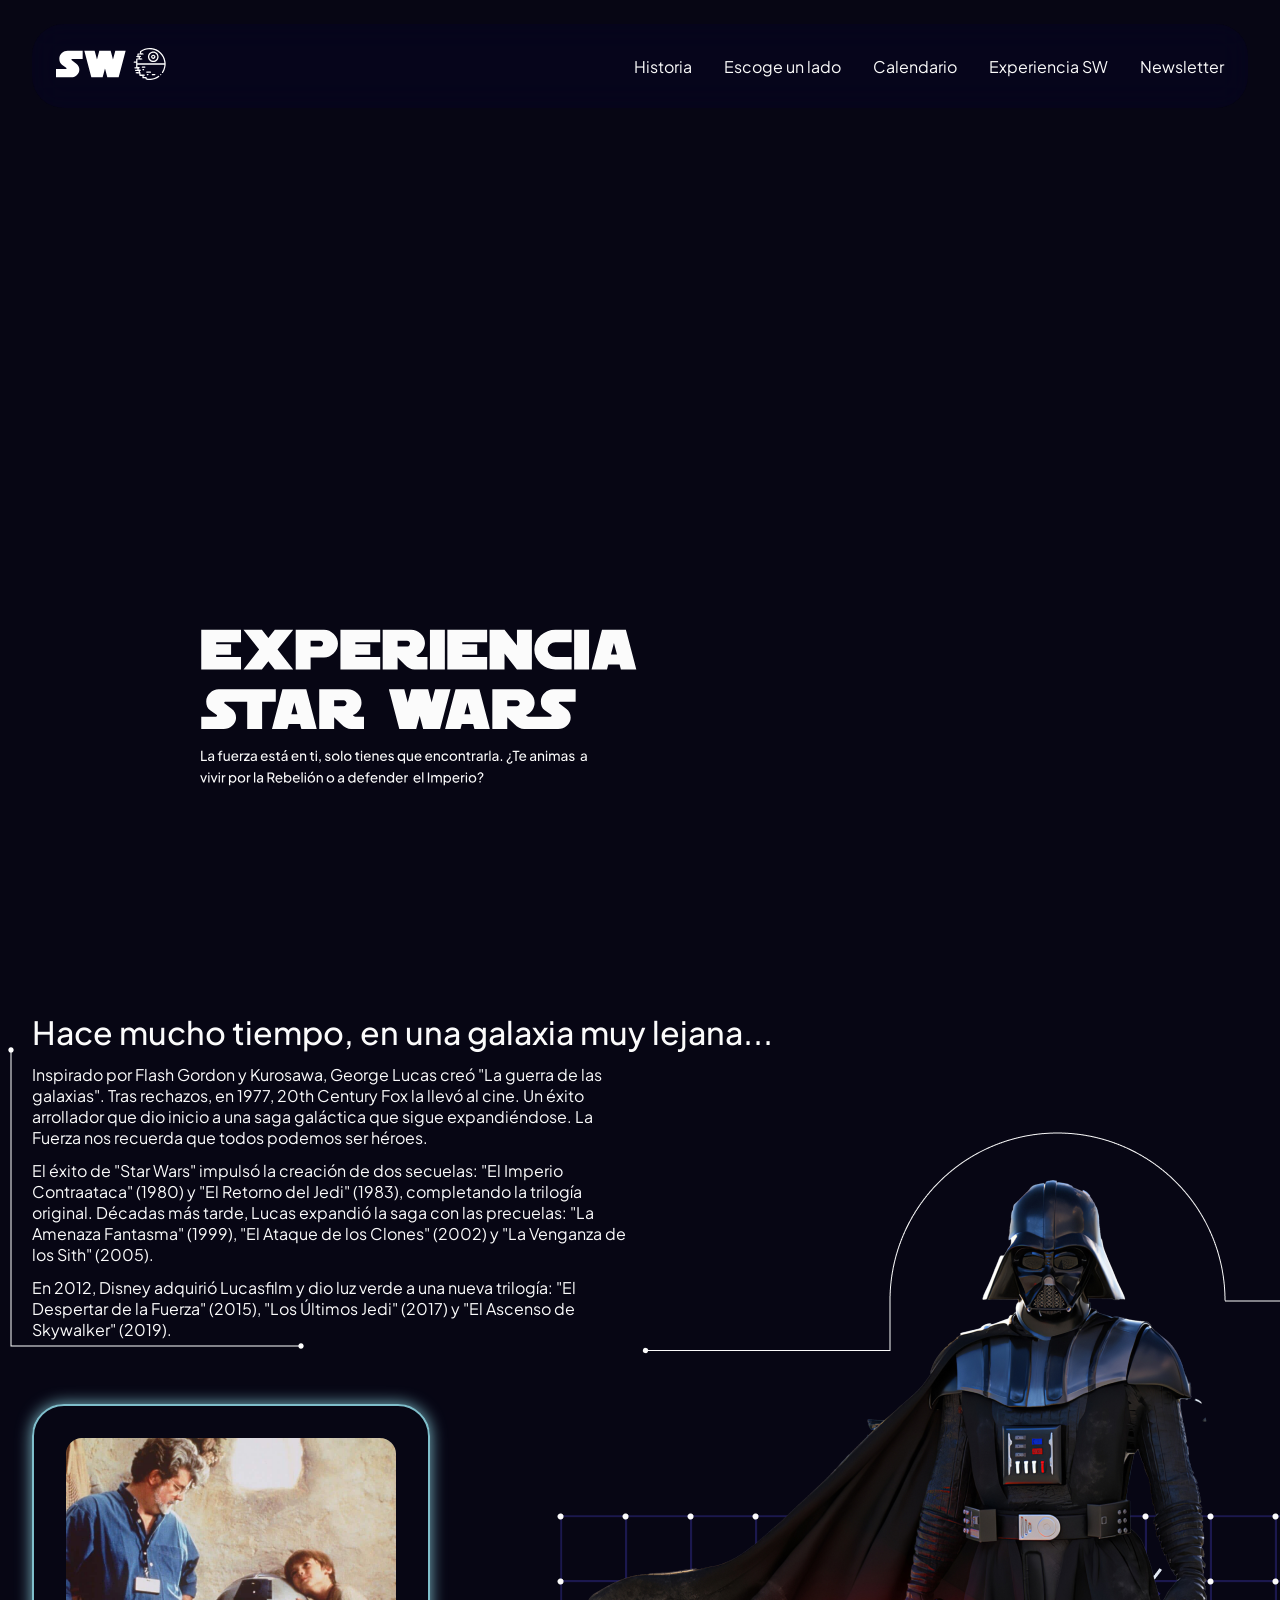
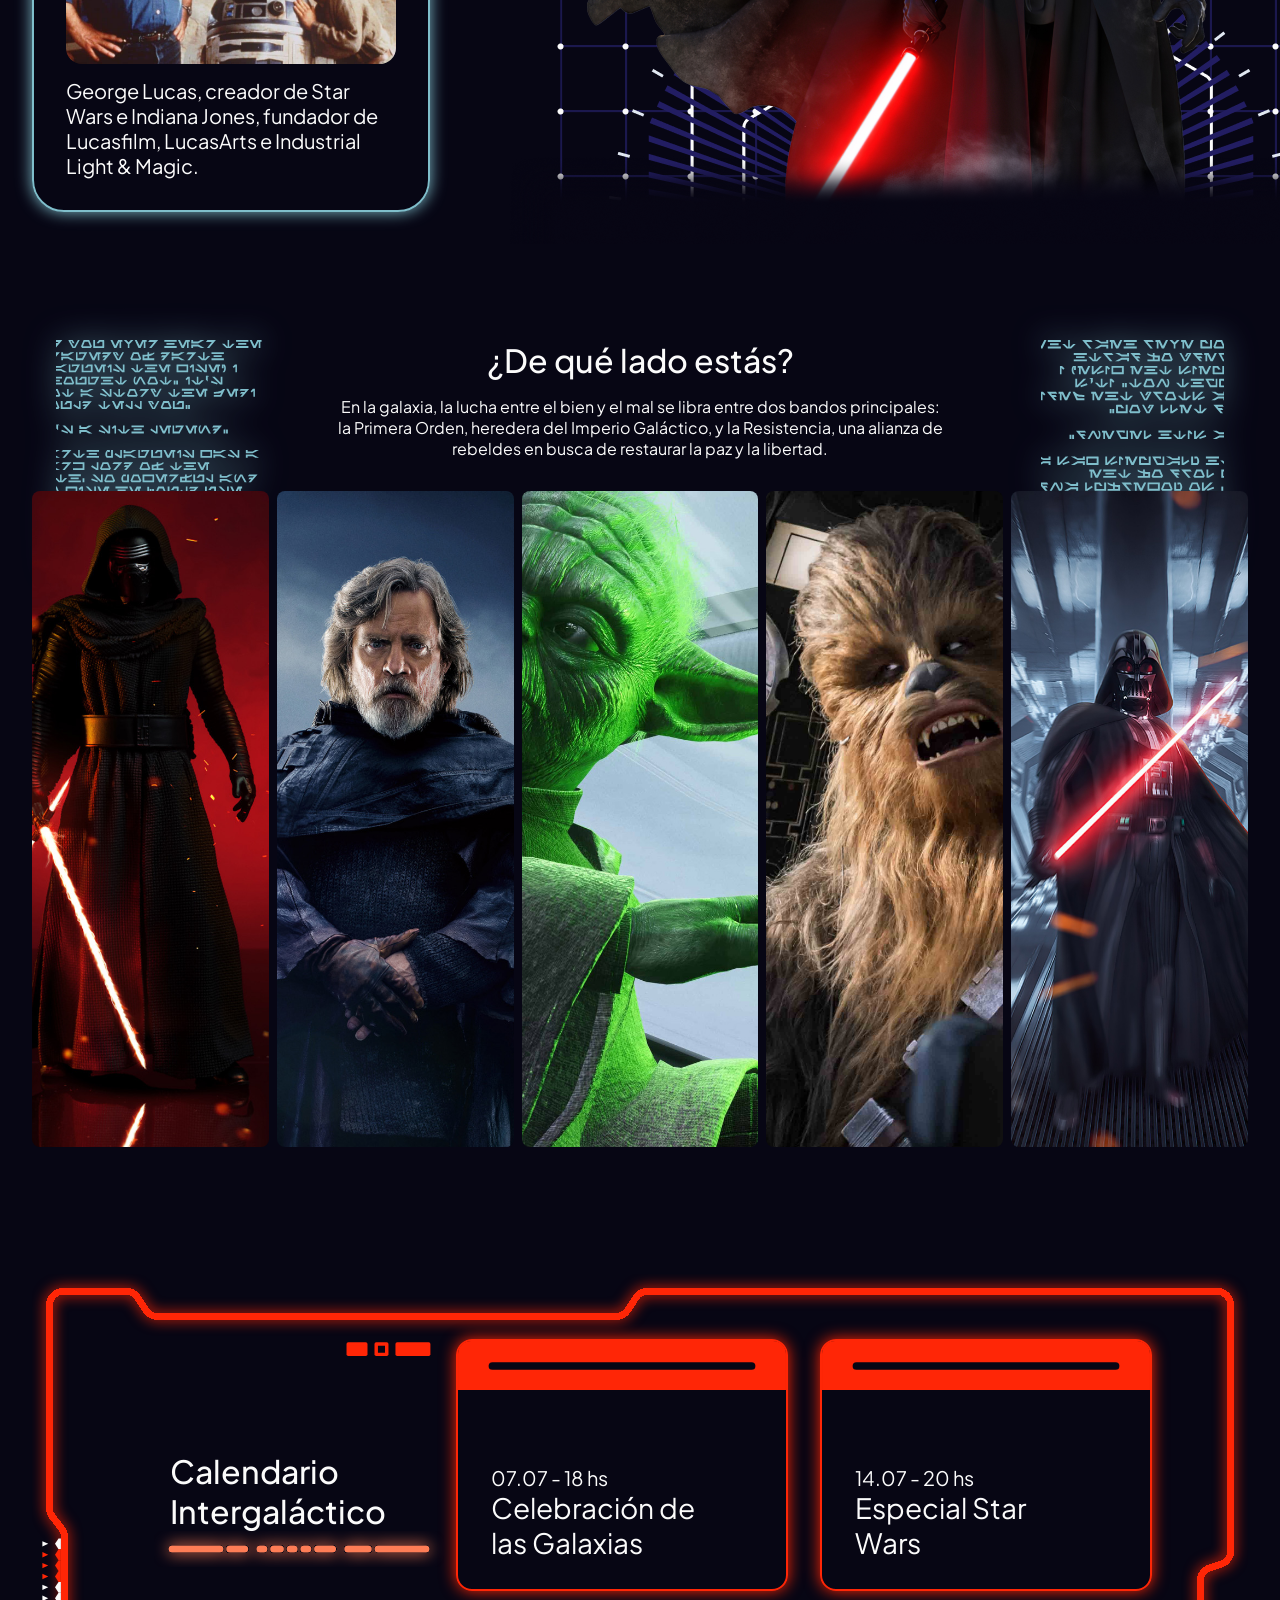
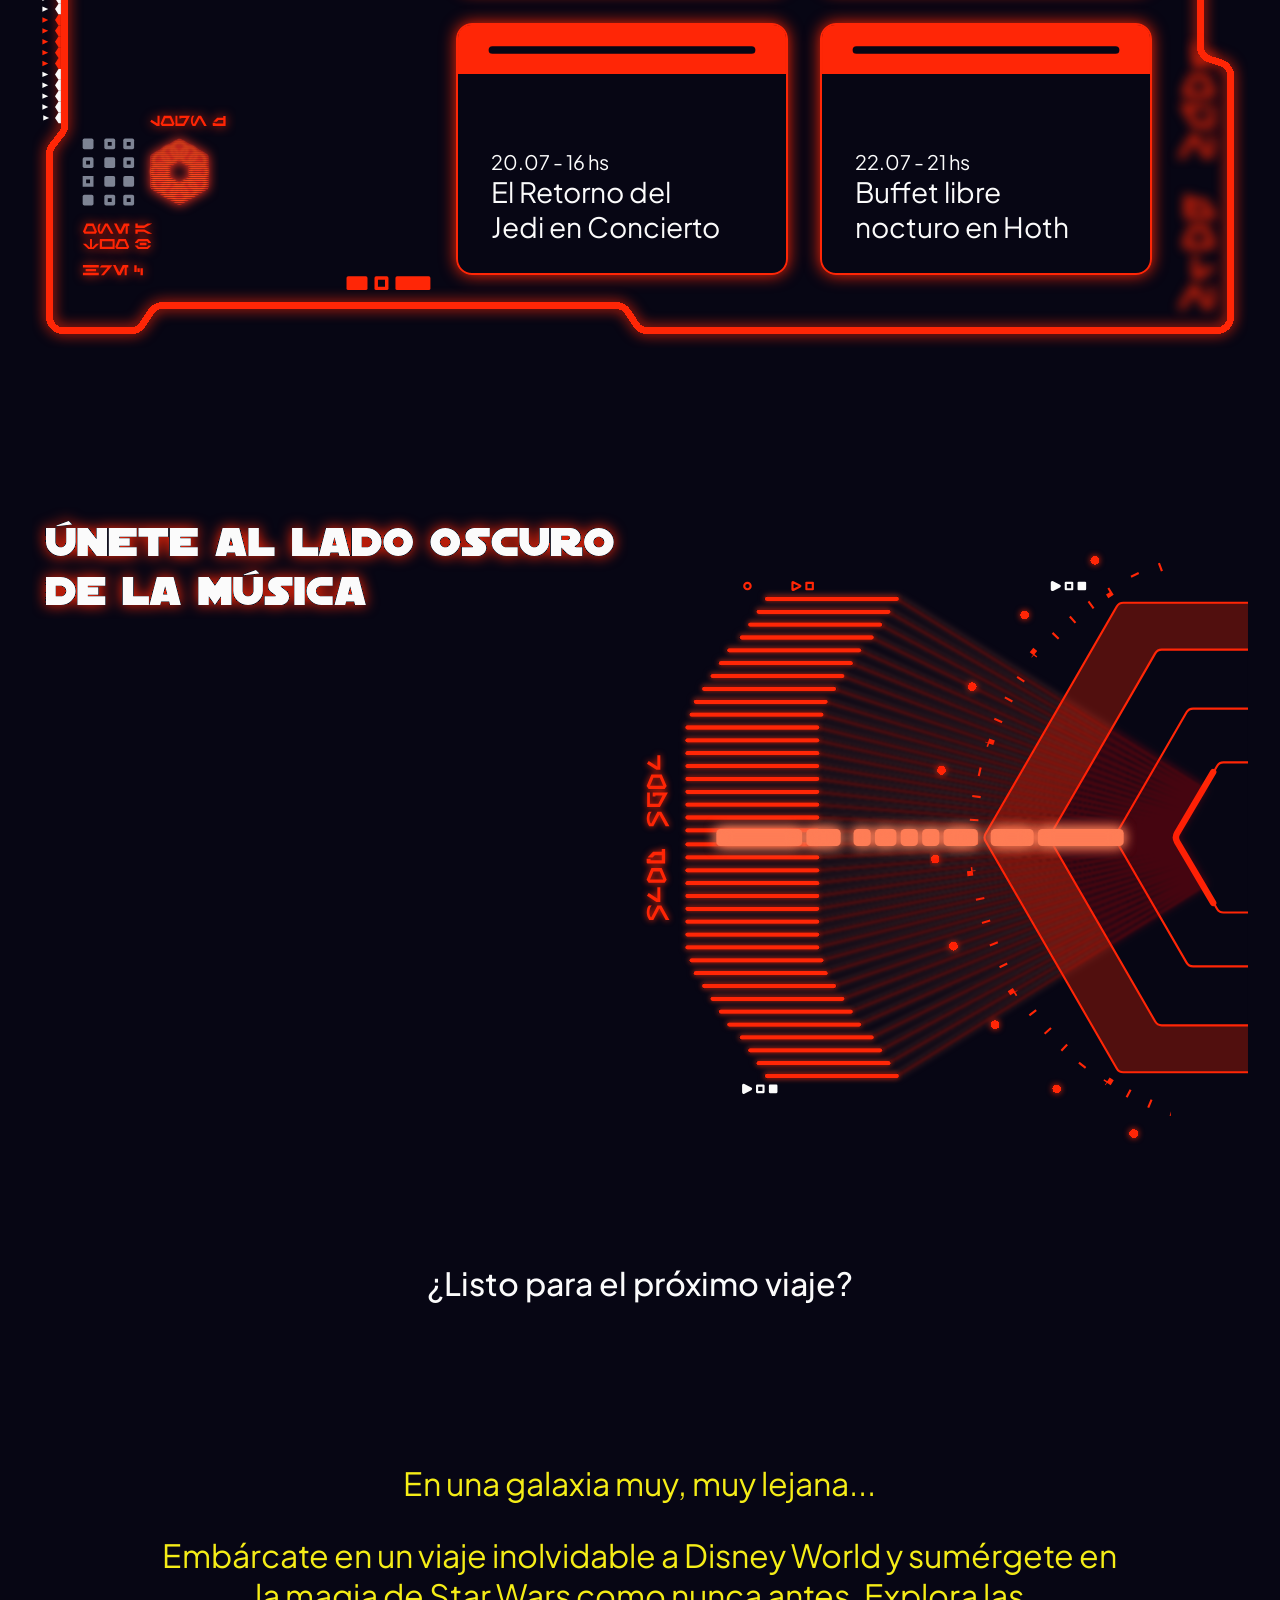
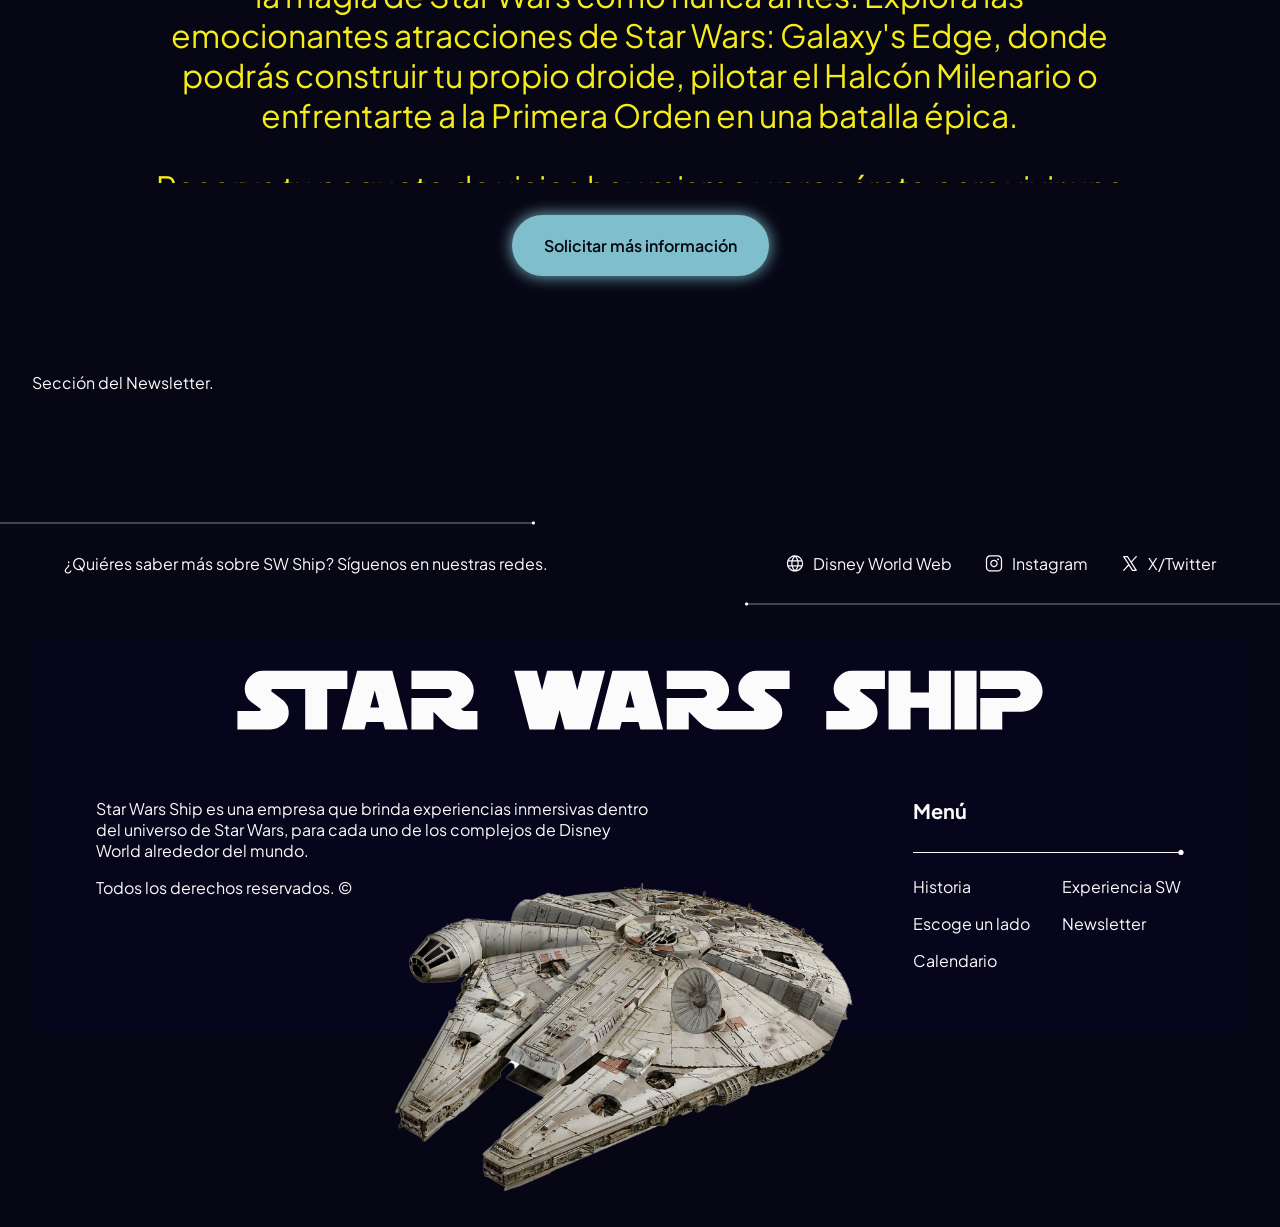
==== commit 290cf00d: "Footer added" ====
--- a/index.html
+++ b/index.html
@@ -195,7 +195,51 @@
 
     <!-- Acá comienza el Footer -->
     <footer>
-        Footer.
+        <figure><img src="imgs/nave-yadre.png" alt="Nave de Star Wars que va por detrás del footer." class="footer-ship"></figure>
+        <article class="rrss">
+            <figure><img src="imgs/horizontal-line-left.svg" alt="Decoration line." class="left-line"></figure>
+
+            <p>¿Quiéres saber más sobre SW Ship? Síguenos en nuestras redes.</p>
+
+            <div class="social-media">
+                <a href=""><img src="imgs/web-icon.svg" alt="Ícono de página.">Disney World Web</a>
+
+                <a href=""><img src="imgs/insta-icon.svg" alt="Ícono de Instagram.">Instagram</a>
+
+                <a href=""><img src="imgs/x-icon.svg" alt="Ícono de Instagram.">X/Twitter</a>
+            </div>
+
+            <figure><img src="imgs/horizontal-line-right.svg" alt="Decoration line." class="right-line"></figure>
+        </article>
+
+        <article class="bottom-footer">
+            <figure><img src="imgs/big-logo-footer.svg" alt="Logotipo de Star Wars Ship."></figure>
+
+            <div class="copyright-n-navs">
+                <div class="copyright-text">
+                    <p>Star Wars Ship es una empresa que brinda experiencias inmersivas dentro del universo de Star
+                        Wars, para cada uno de los complejos de Disney World alrededor del mundo.</p>
+                    <p>Todos los derechos reservados. ©</p>
+                </div>
+
+            <div class="navs-container">
+                <p>Menú</p>
+                <figure><img src="imgs/footer-navs-divider.svg" alt="Divisor decorativo."></figure>
+
+                <div class="navs">
+                    <ul>
+                        <li><a href="#movies-history-container">Historia</a></li>
+                        <li><a href="#sides-container">Escoge un lado</a></li>
+                        <li><a href="#events-container">Calendario</a></li>
+                    </ul>
+                    <ul>
+                        <li><a href="#star-wars-world-container">Experiencia SW</a></li>
+                        <li><a href="#newsletter-container">Newsletter</a></li>
+                    </ul>
+                </div>
+            </div>
+        </div>
+        </article>
     </footer>
     <!-- Acá termina el Footer -->
 </body>
--- a/styles.css
+++ b/styles.css
@@ -460,5 +460,141 @@
 /* Footer */
 
 footer {
-    margin: 6rem 0rem 6rem 0rem;
+    position: relative;
+    display: flex;
+    flex-direction: column;
+    gap: 2rem;
+    margin: 6rem 0rem 3rem 0rem;
+    width: 100%;
+}
+
+footer img.footer-ship {
+    position: absolute;
+    z-index: 1;
+    width: 50%;
+    bottom: -12rem;
+    left: 18rem;
+}
+
+/* -- footer > article.rrss -- */
+
+footer .rrss {
+    position: relative;
+    display: flex;
+    width: 100%;
+    padding: 2rem 2rem;
+    justify-content: space-between;
+}
+
+footer .rrss p {
+    width: 100%;
+}
+
+footer .rrss .left-line,
+footer .rrss .right-line {
+    content: "";
+    position: absolute;
+    width: 50%;
+}
+
+footer .rrss .left-line {
+    left: -6.5rem;
+    top: 0rem;
+}
+
+footer .rrss .right-line {
+    right: -6.5rem;
+    bottom: 0rem;
+}
+
+/* -- .rrss > .social-media -- */
+
+.social-media {
+    display: flex;
+    gap: 2rem;
+    justify-content: flex-end;
+    align-items: center;
+    width: 100%;
+}
+
+.social-media a {
+    display: flex;
+    gap: 0.5rem;
+    transition: 0.15s ease-in-out;
+}
+
+.social-media a:hover {
+    color: var(--primary-action);
+    text-decoration: underline;
+    text-shadow: 0 0 1rem var(--cyan-100);
+    transform: scale(1.12);
+}
+
+/* -- footer > .bottom-footer -- */
+
+footer article.bottom-footer {
+    display: flex;
+    flex-direction: column;
+    justify-content: center;
+    align-items: center;
+
+    width: 100%;
+    gap: 2rem;
+    padding: 2rem;
+    border-radius: 1rem;
+    backdrop-filter: blur(1rem);
+    background-color: rgba(7, 6, 100, 0.1);
+}
+
+/* bottom-footer > .copyright-n-navs -- */
+
+.copyright-n-navs {
+    display: flex;
+    width: 100%;
+    gap: 16rem;
+    align-items: flex-start;
+    padding: 2rem;
+}
+
+.copyright-n-navs .copyright-text {
+    display: flex;
+    flex-direction: column;
+    gap: 1rem;
+}
+
+.copyright-n-navs .navs-container {
+    display: flex;
+    flex-direction: column;
+    gap: 1rem;
+}
+
+.navs-container p {
+    font-size: 1.25rem;
+    font-weight: 700;
+}
+
+.navs-container .navs {
+    display: flex;
+    gap: 2rem;
+}
+
+.navs ul {
+    display: flex;
+    flex-direction: column;
+    gap: 1rem;
+}
+
+.navs ul li {
+    transition: 0.15s ease-in-out;
+}
+
+.navs ul li>a:hover {
+    color: var(--primary-action);
+    text-decoration: underline;
+    text-shadow: 0 0 1rem var(--cyan-100);
+}
+
+.navs ul li:hover {
+    transform: scale(1.12);
+    cursor: pointer;
 }
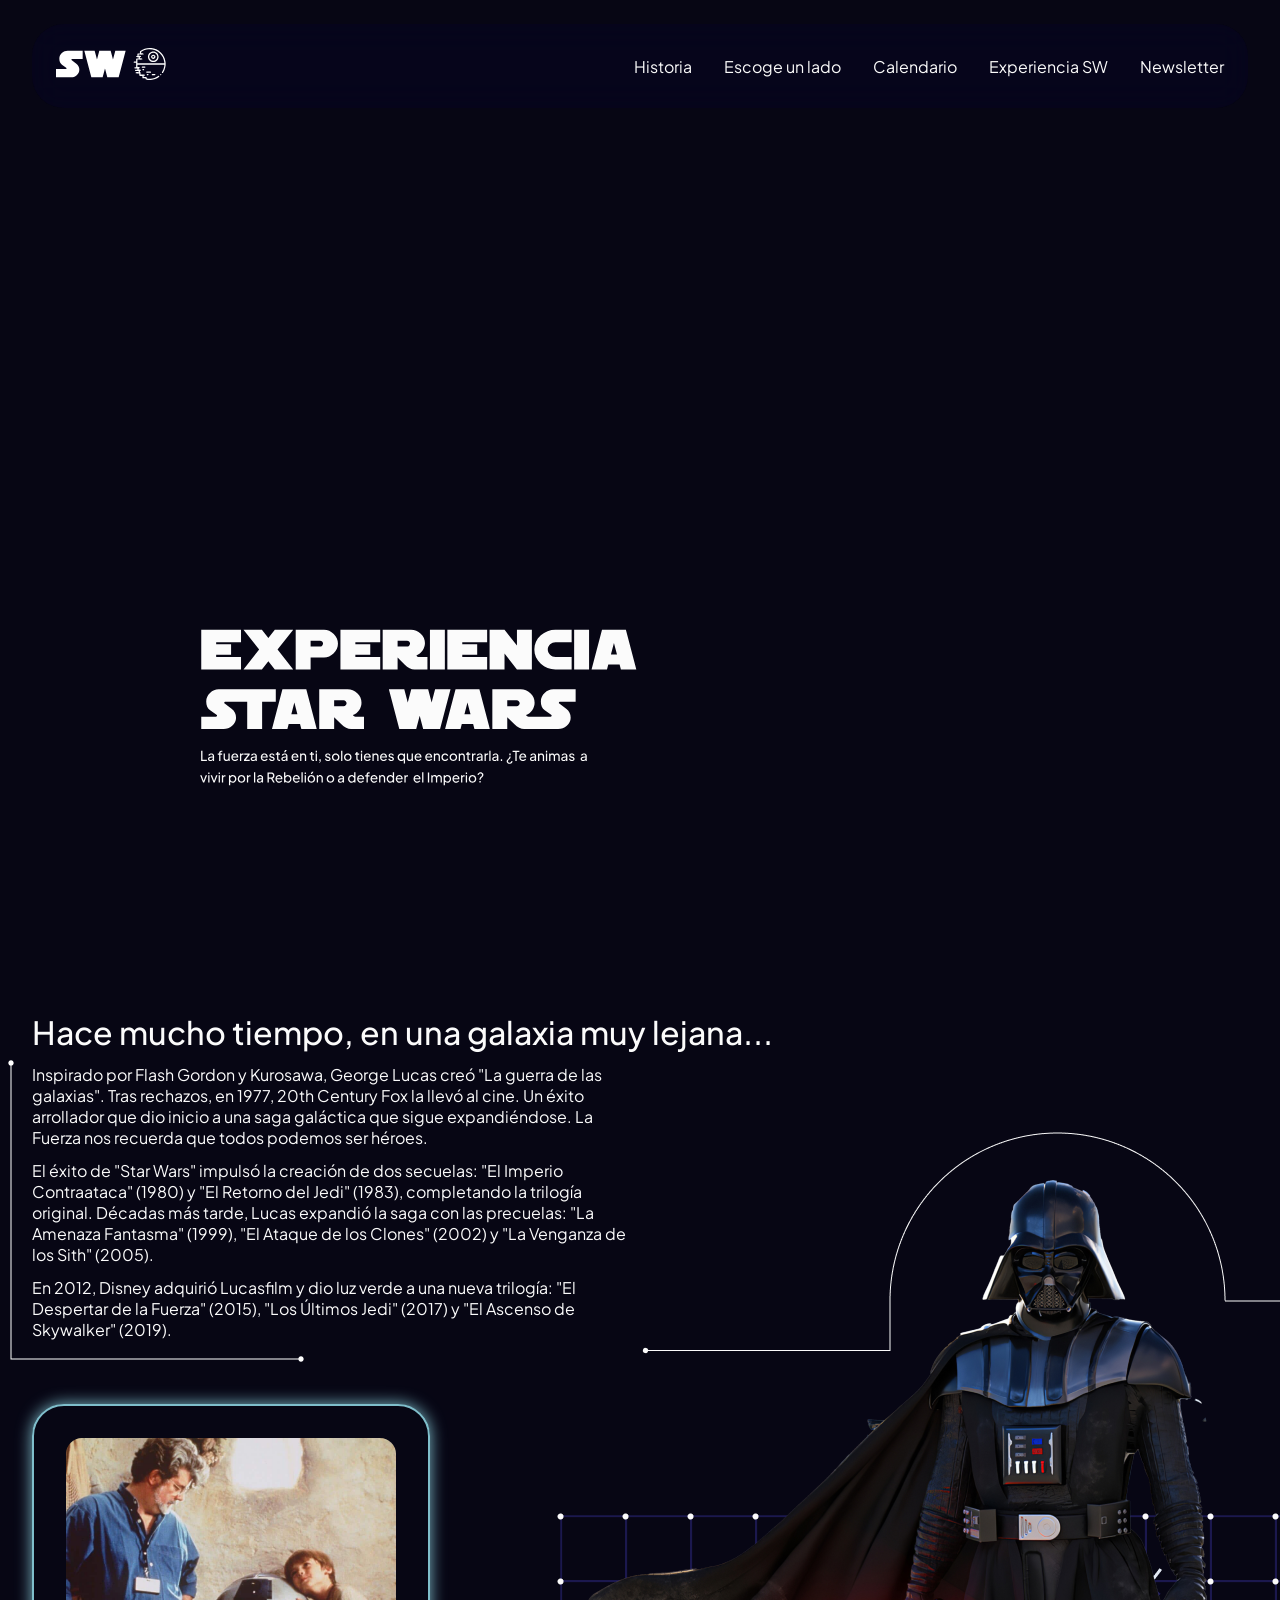
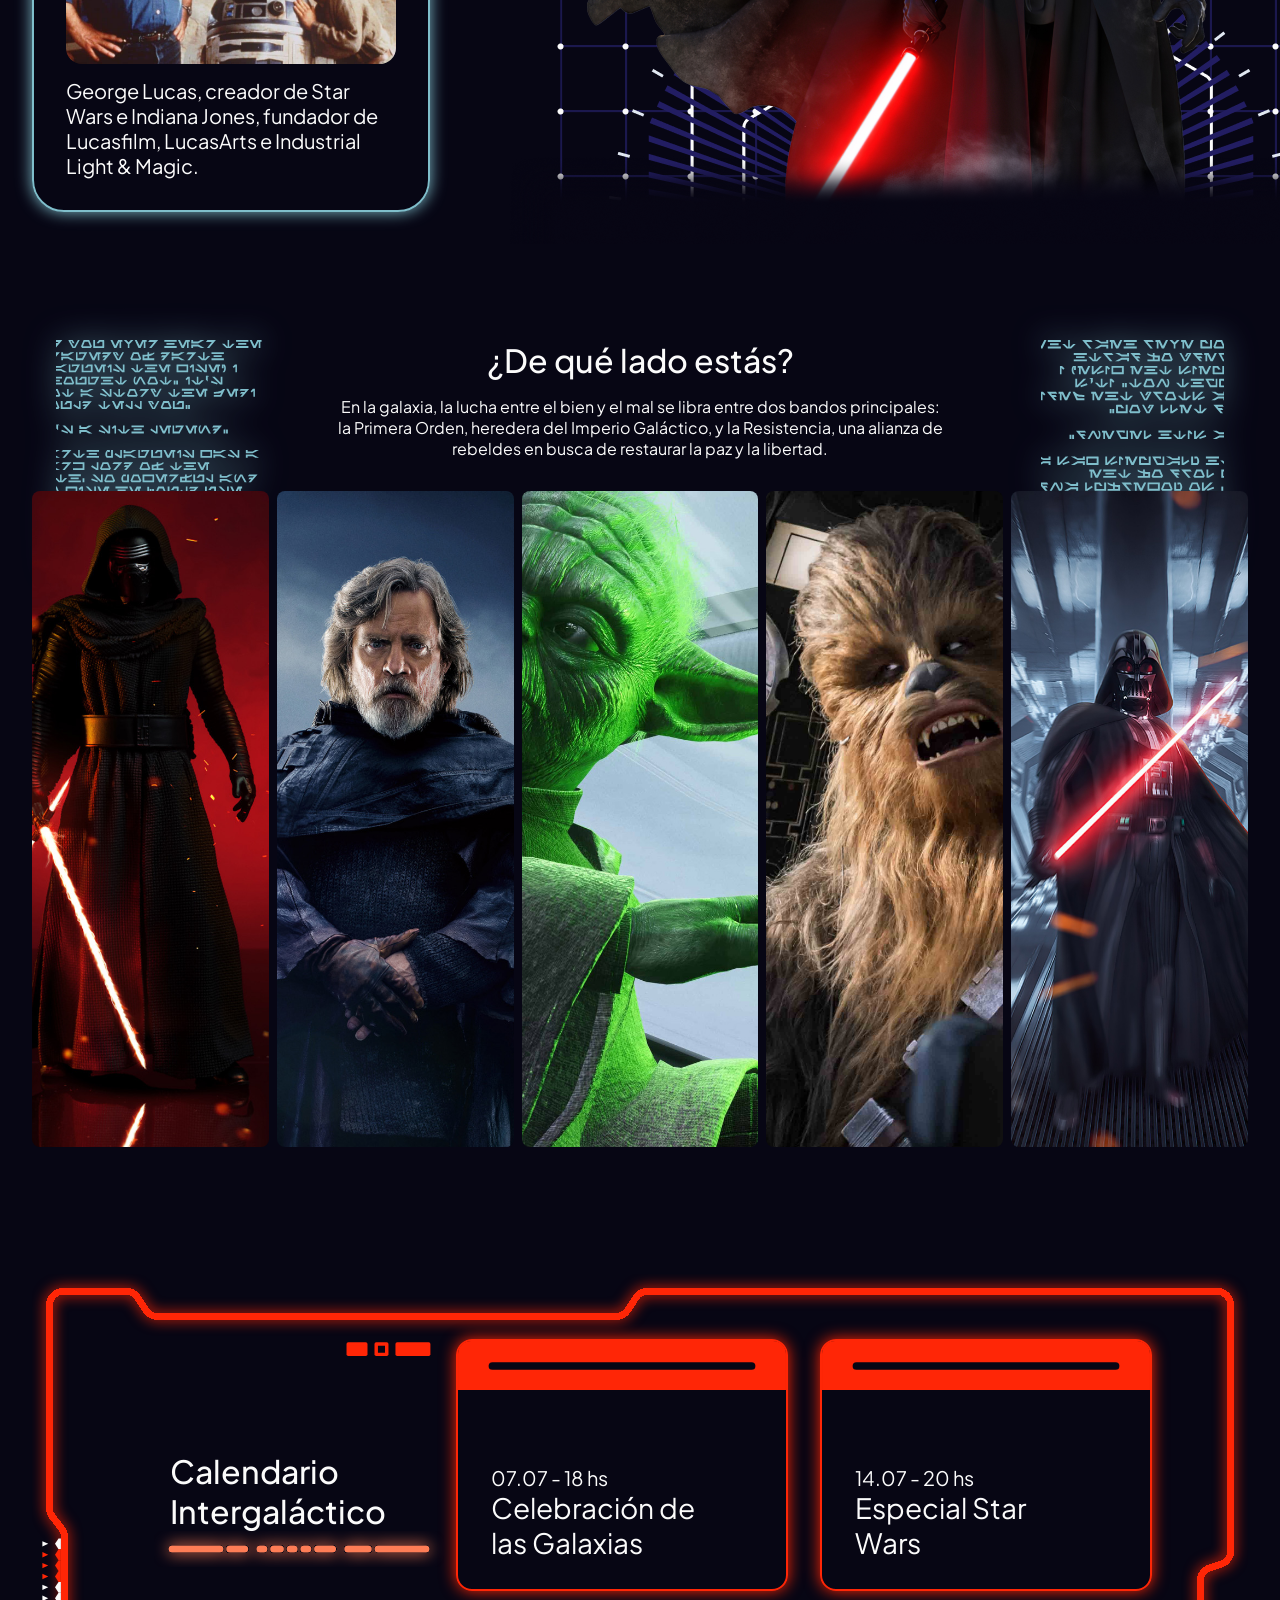
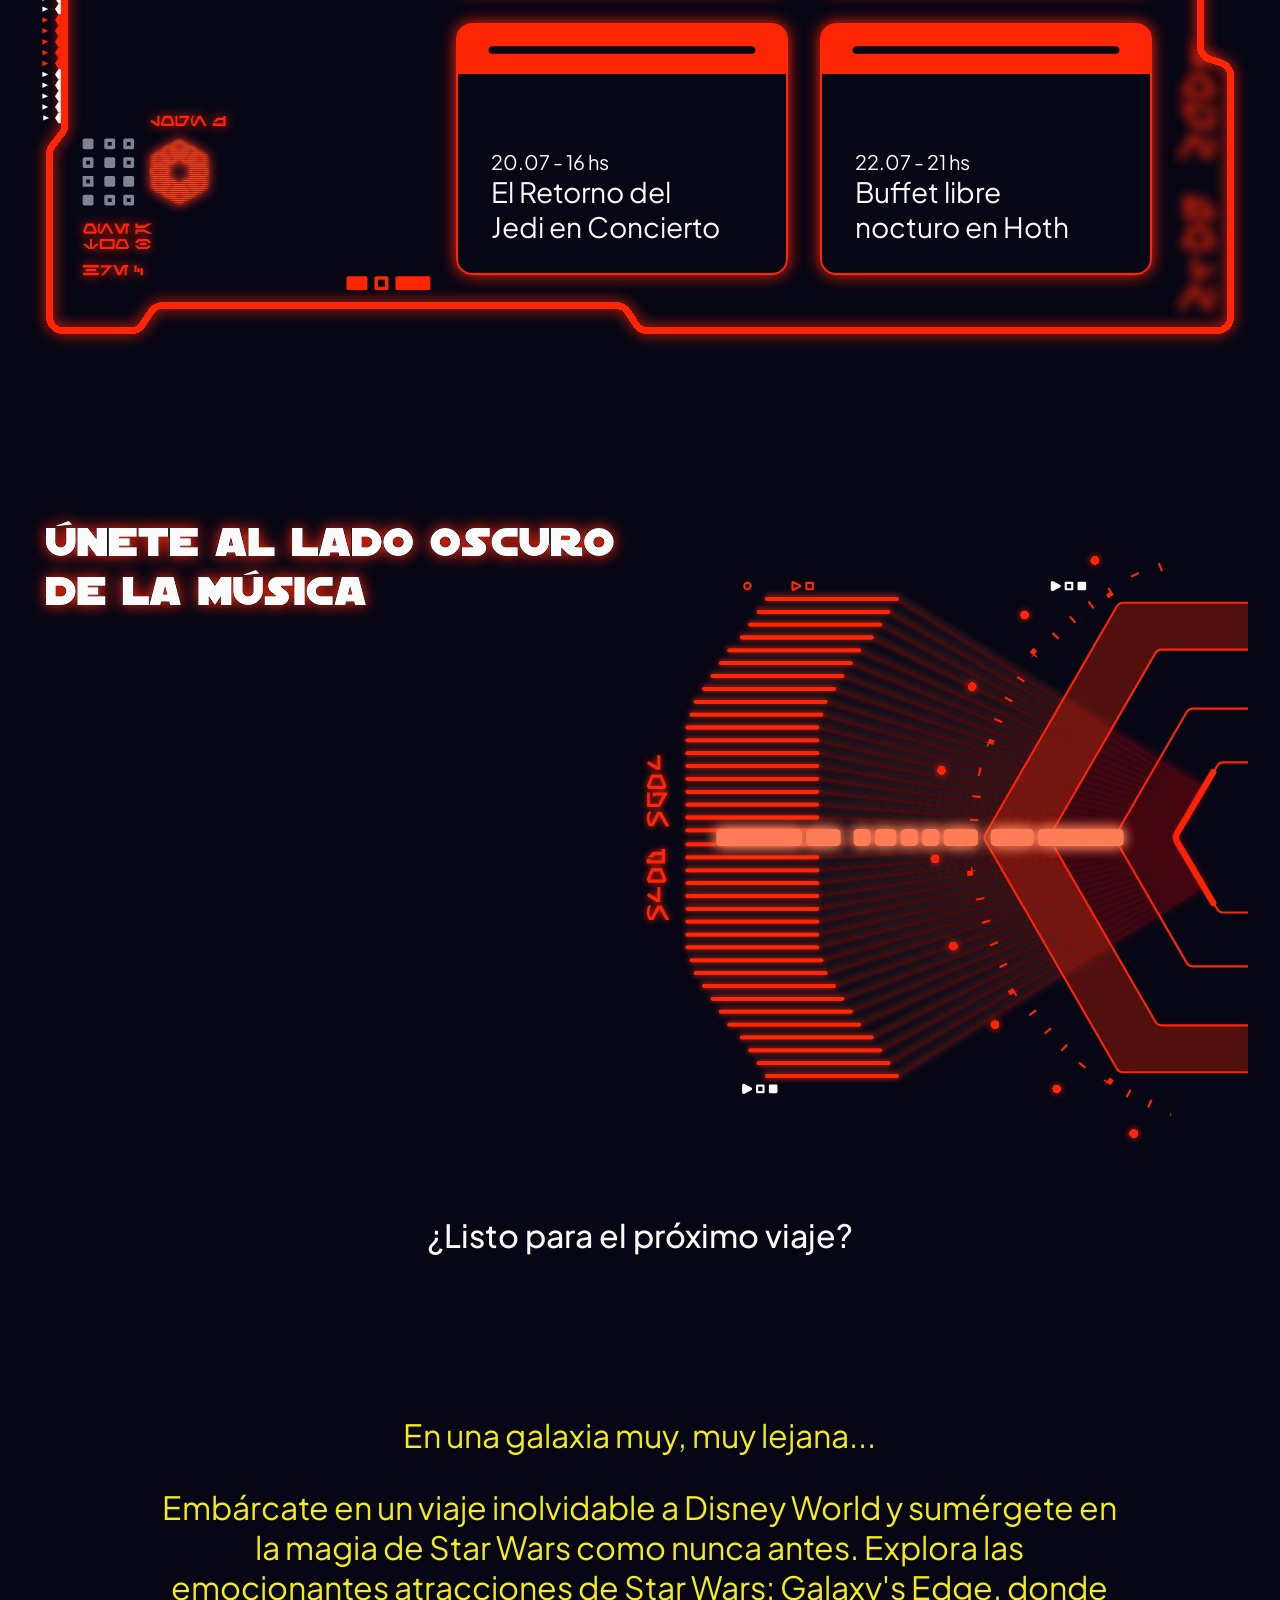
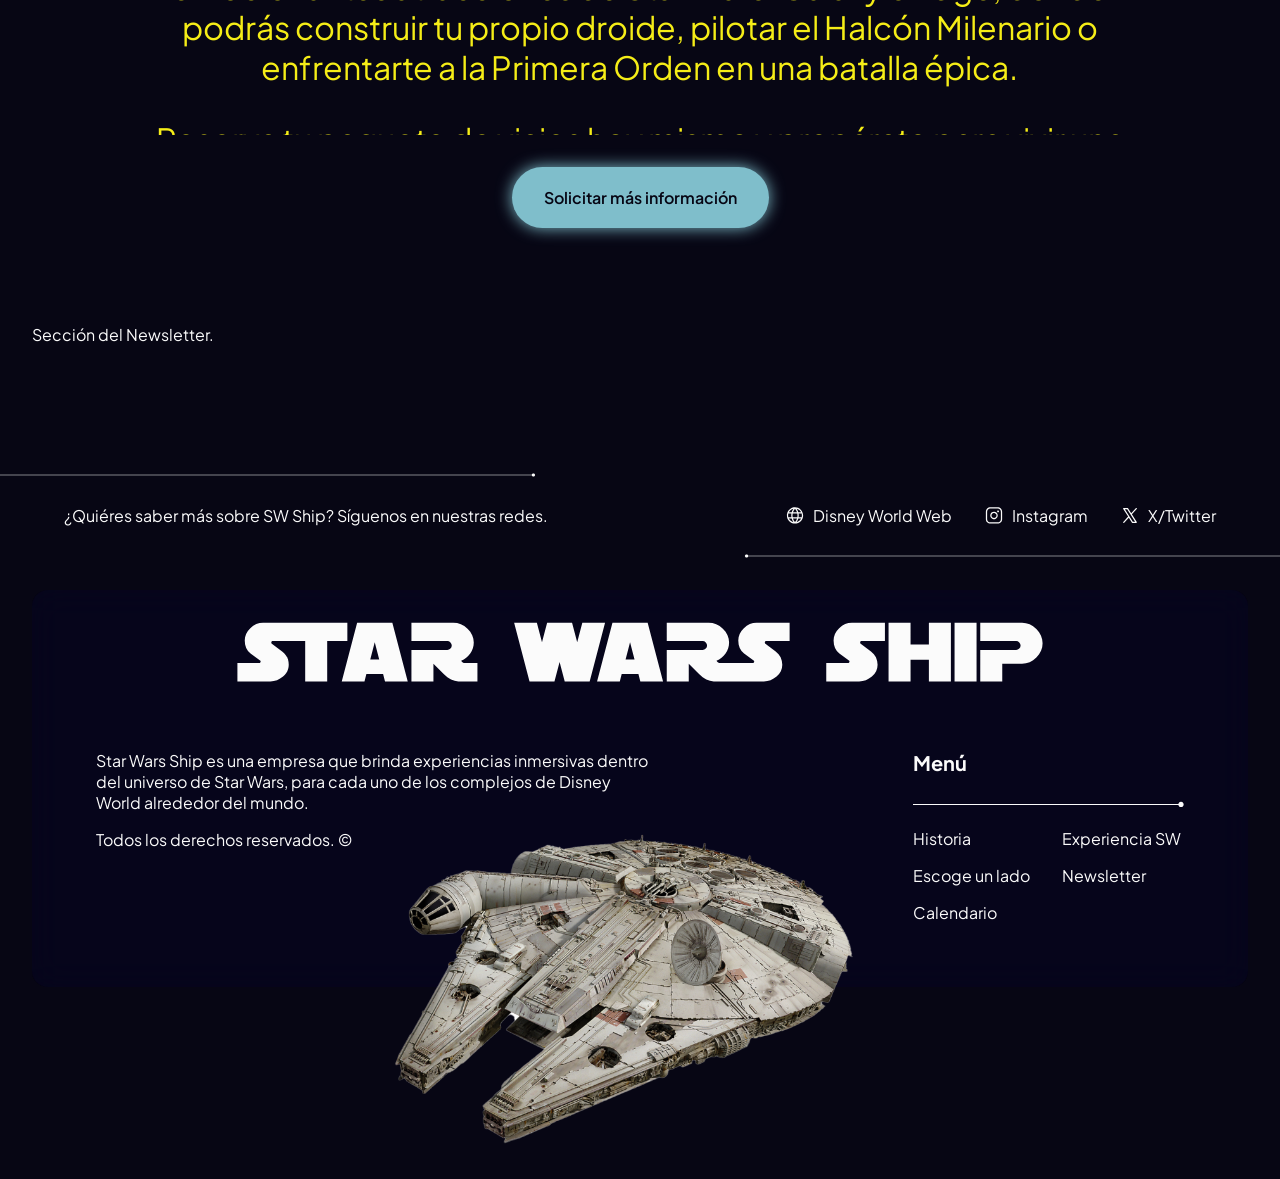
==== commit b277b2d9: "RRSS links added" ====
--- a/index.html
+++ b/index.html
@@ -202,11 +202,11 @@
             <p>¿Quiéres saber más sobre SW Ship? Síguenos en nuestras redes.</p>
 
             <div class="social-media">
-                <a href=""><img src="imgs/web-icon.svg" alt="Ícono de página.">Disney World Web</a>
-
-                <a href=""><img src="imgs/insta-icon.svg" alt="Ícono de Instagram.">Instagram</a>
-
-                <a href=""><img src="imgs/x-icon.svg" alt="Ícono de Instagram.">X/Twitter</a>
+                <a href="https://disneyworld.disney.go.com/" target="_blank"><img src="imgs/web-icon.svg" alt="Ícono de página.">Disney World Web</a>
+
+                <a href="https://www.instagram.com/waltdisneyworld/" target="_blank"><img src="imgs/insta-icon.svg" alt="Ícono de Instagram.">Instagram</a>
+
+                <a href="https://x.com/WaltDisneyWorld" target="_blank"><img src="imgs/x-icon.svg" alt="Ícono de Instagram.">X/Twitter</a>
             </div>
 
             <figure><img src="imgs/horizontal-line-right.svg" alt="Decoration line." class="right-line"></figure>
--- a/styles.css
+++ b/styles.css
@@ -141,7 +141,7 @@
     content: "";
     position: absolute;
     left: -2%;
-    top: 2.2rem;
+    top: 3rem;
 }
 
 /* -- Article.text-container -- */
@@ -360,7 +360,7 @@
     display: flex;
     flex-direction: column;
     gap: 2rem;
-    margin-bottom: 6rem;
+    margin-bottom: 3rem;
     background: url(imgs/spoti-deco.svg) no-repeat right center / 50%;
     height: 660px;
 }
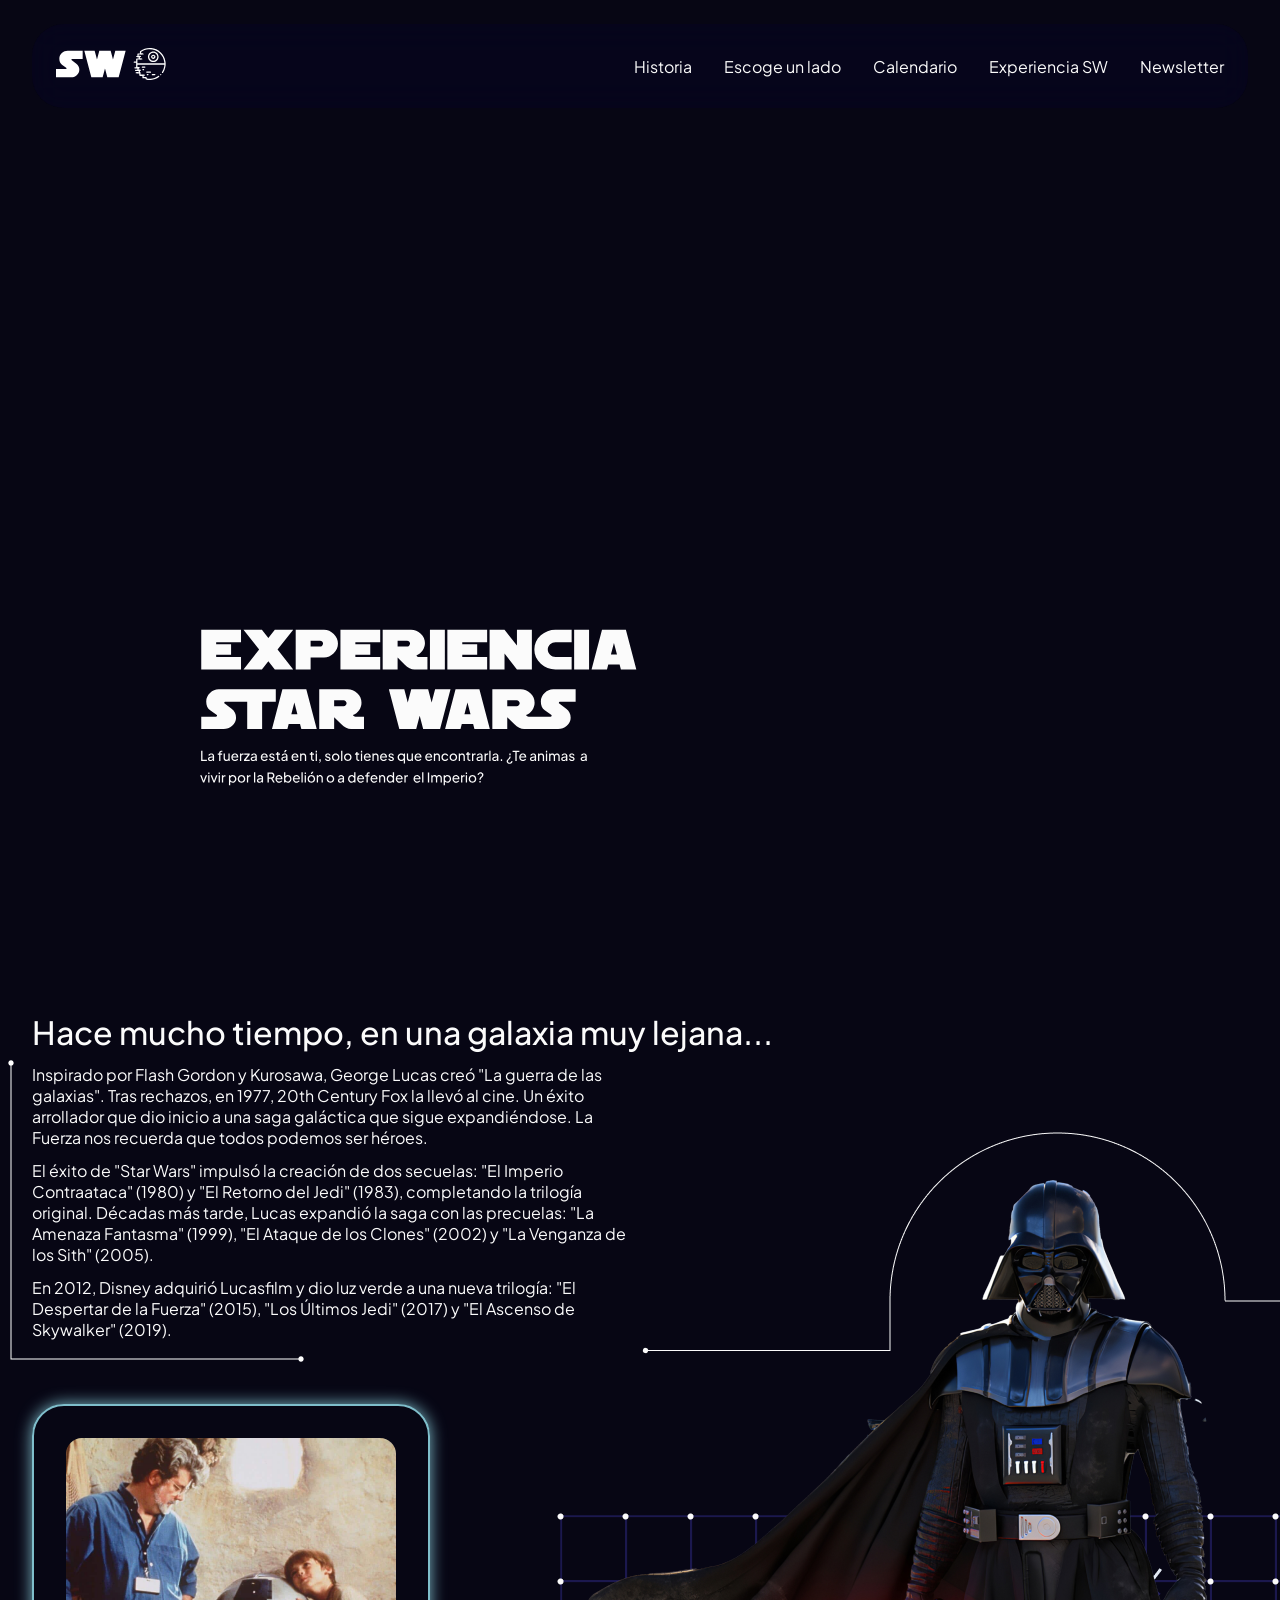
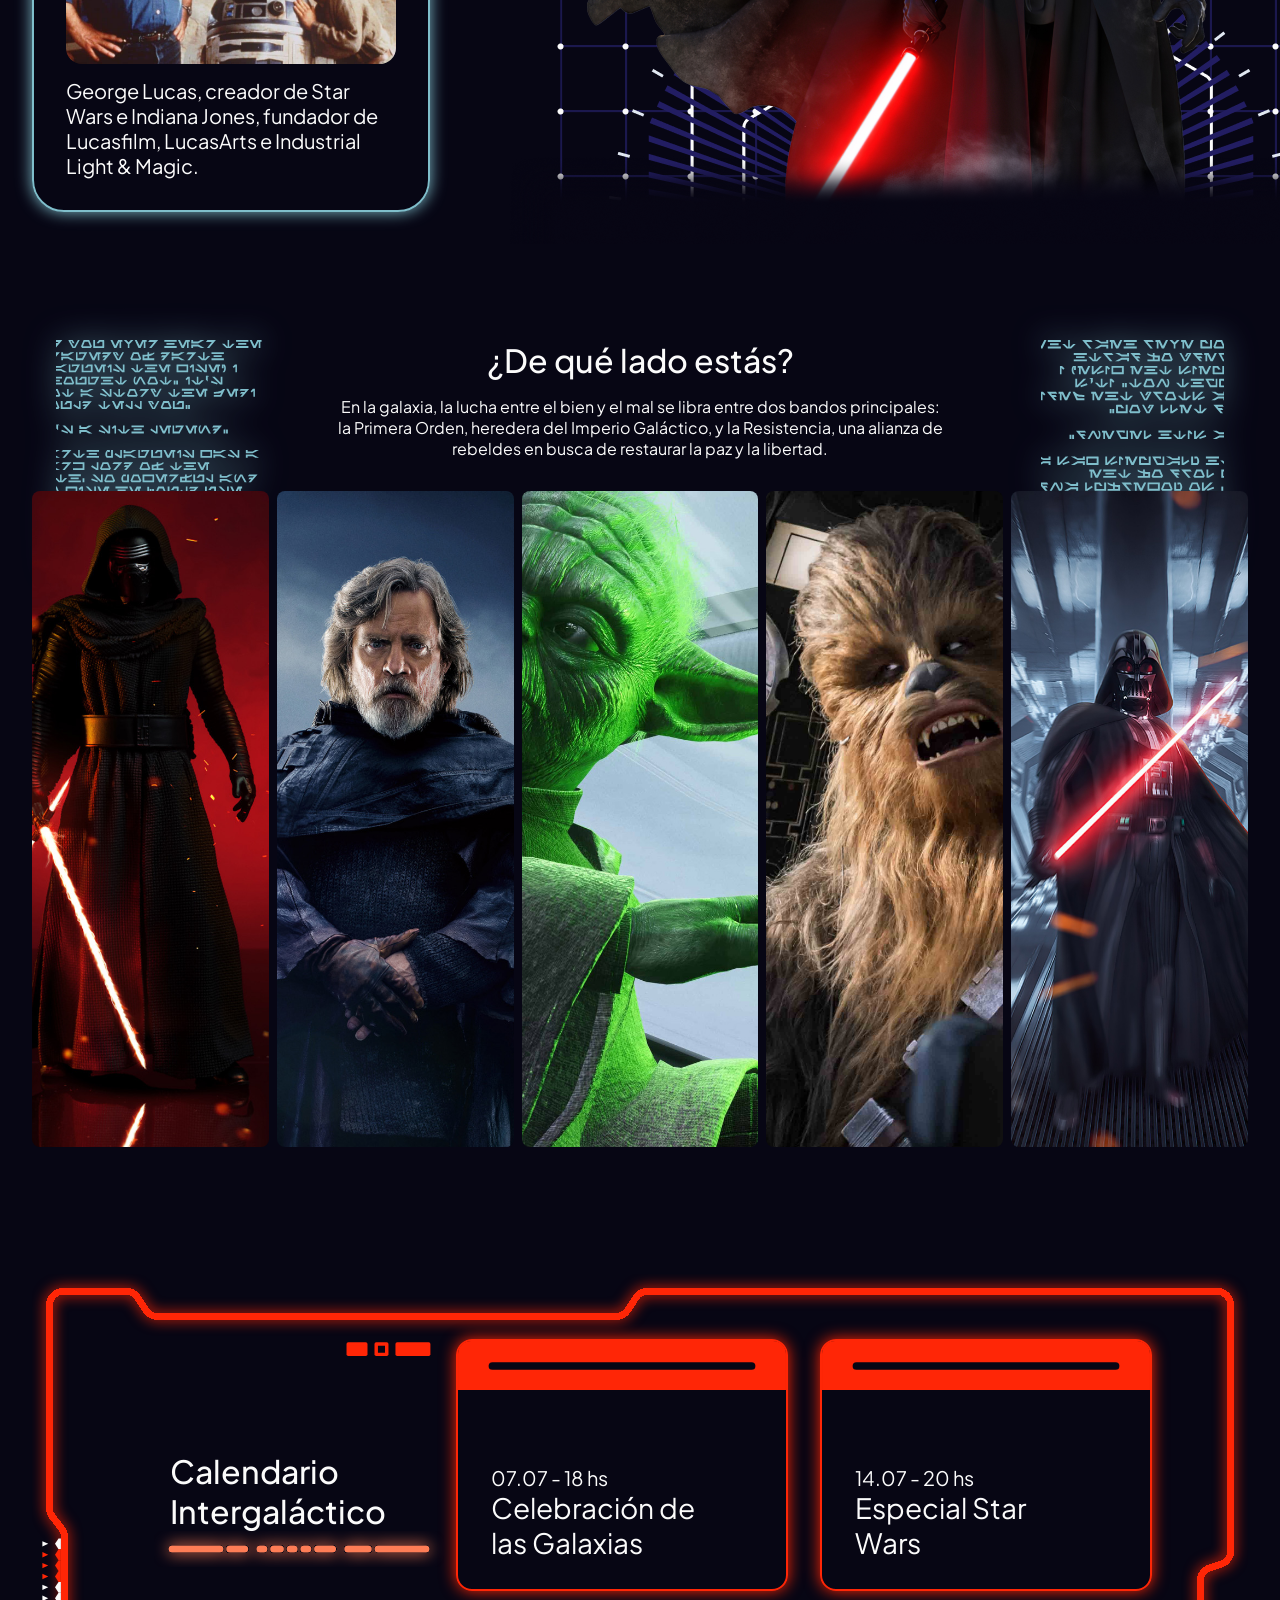
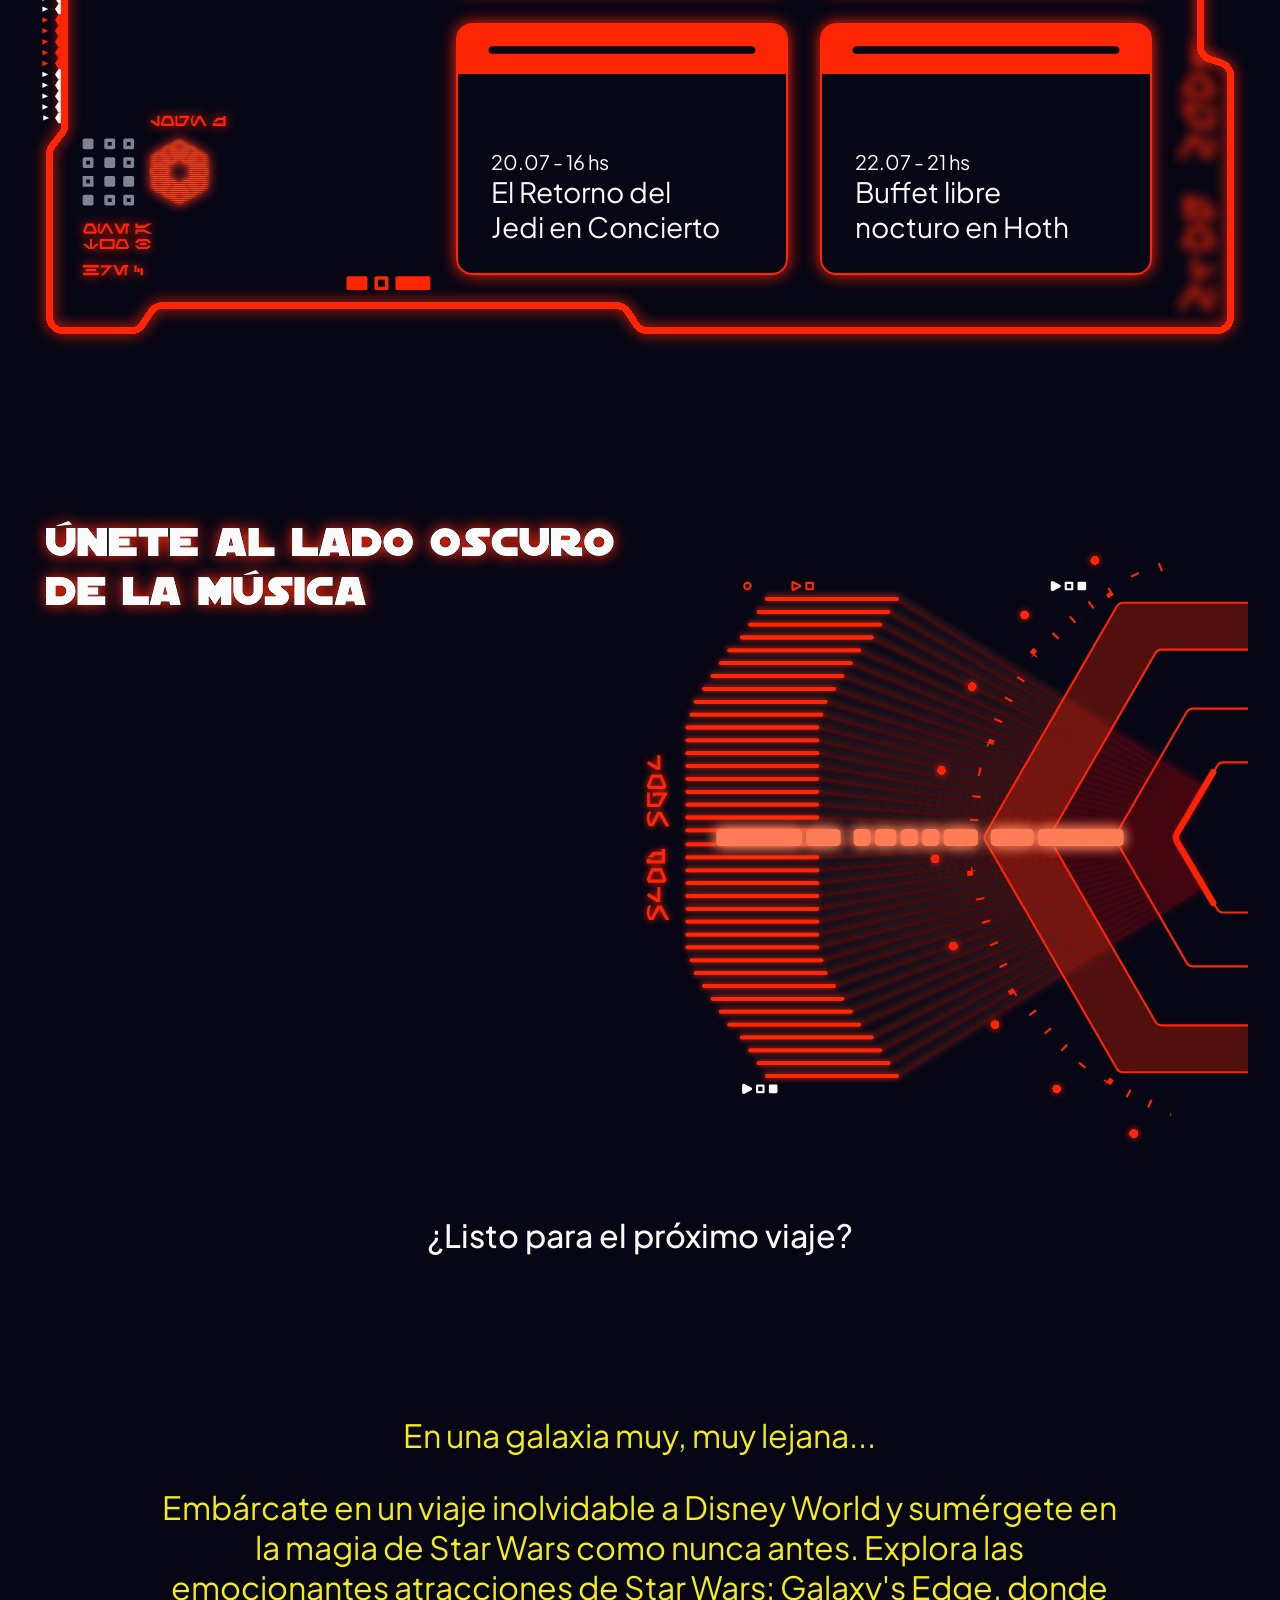
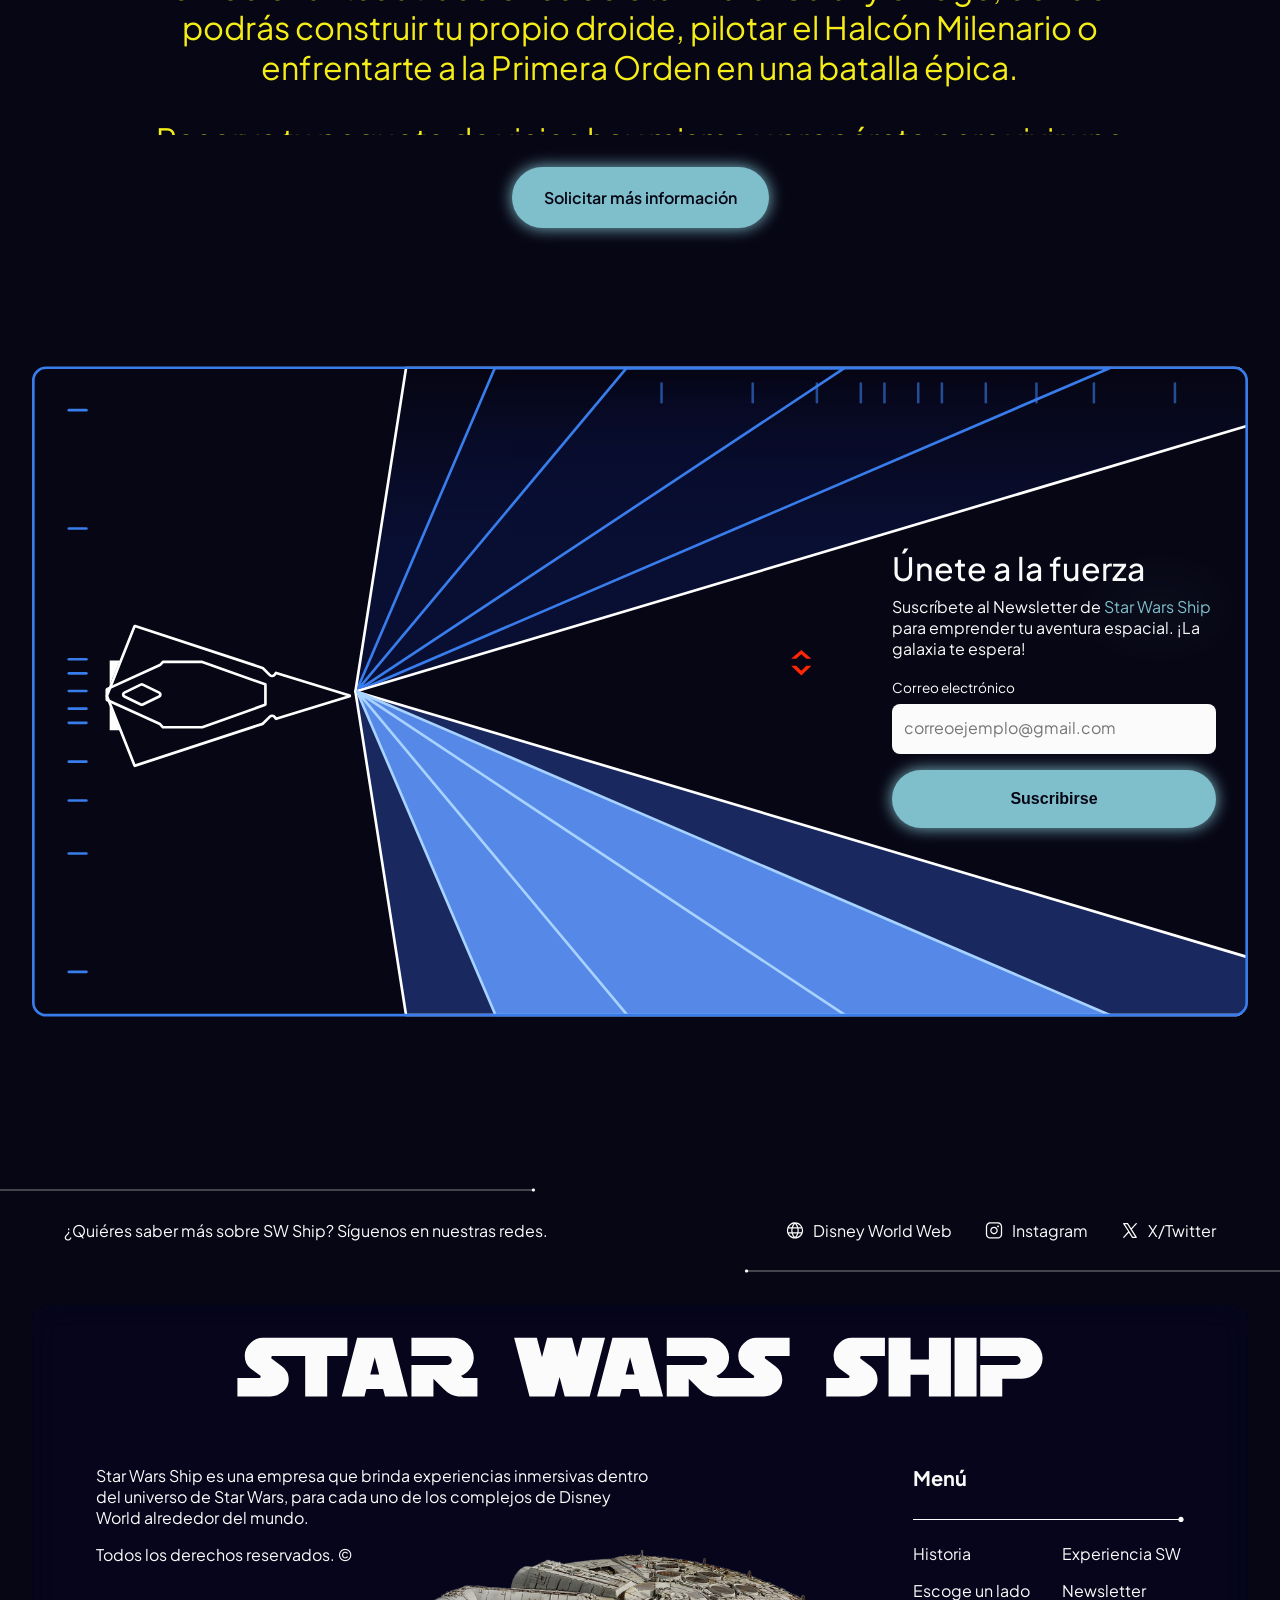
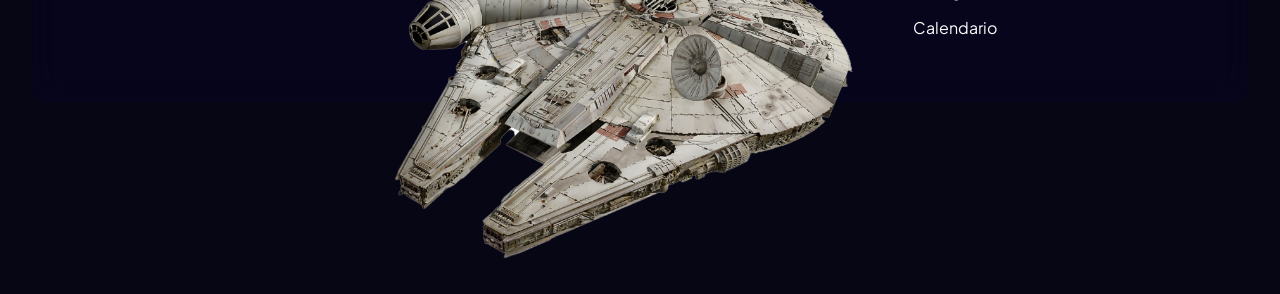
==== commit 7ca673c0: "Newsletter section added" ====
--- a/index.html
+++ b/index.html
@@ -189,24 +189,39 @@
 
     <!-- Acá comienza el Newsletter -->
     <section id="newsletter-container">
-        Sección del Newsletter.
+        <article class="newsletter-content">
+            <div class="text-container">
+                <h2>Únete a la fuerza</h2>
+                <p>Suscríbete al Newsletter de <span>Star Wars Ship</span> para emprender tu aventura espacial. ¡La
+                    galaxia te espera!</p>
+            </div>
+            <form class="suscription-form">
+                <label for="email">Correo electrónico</label>
+                <input id="email" type="email" name="email" placeholder="correoejemplo@gmail.com">
+                <button class="btn">Suscribirse</button>
+            </form>
+        </article>
     </section>
     <!-- Acá termina el Newsletter -->
 
     <!-- Acá comienza el Footer -->
     <footer>
-        <figure><img src="imgs/nave-yadre.png" alt="Nave de Star Wars que va por detrás del footer." class="footer-ship"></figure>
+        <figure><img src="imgs/nave-yadre.png" alt="Nave de Star Wars que va por detrás del footer."
+                class="footer-ship"></figure>
         <article class="rrss">
             <figure><img src="imgs/horizontal-line-left.svg" alt="Decoration line." class="left-line"></figure>
 
             <p>¿Quiéres saber más sobre SW Ship? Síguenos en nuestras redes.</p>
 
             <div class="social-media">
-                <a href="https://disneyworld.disney.go.com/" target="_blank"><img src="imgs/web-icon.svg" alt="Ícono de página.">Disney World Web</a>
-
-                <a href="https://www.instagram.com/waltdisneyworld/" target="_blank"><img src="imgs/insta-icon.svg" alt="Ícono de Instagram.">Instagram</a>
-
-                <a href="https://x.com/WaltDisneyWorld" target="_blank"><img src="imgs/x-icon.svg" alt="Ícono de Instagram.">X/Twitter</a>
+                <a href="https://disneyworld.disney.go.com/" target="_blank"><img src="imgs/web-icon.svg"
+                        alt="Ícono de página.">Disney World Web</a>
+
+                <a href="https://www.instagram.com/waltdisneyworld/" target="_blank"><img src="imgs/insta-icon.svg"
+                        alt="Ícono de Instagram.">Instagram</a>
+
+                <a href="https://x.com/WaltDisneyWorld" target="_blank"><img src="imgs/x-icon.svg"
+                        alt="Ícono de Instagram.">X/Twitter</a>
             </div>
 
             <figure><img src="imgs/horizontal-line-right.svg" alt="Decoration line." class="right-line"></figure>
@@ -222,23 +237,23 @@
                     <p>Todos los derechos reservados. ©</p>
                 </div>
 
-            <div class="navs-container">
-                <p>Menú</p>
-                <figure><img src="imgs/footer-navs-divider.svg" alt="Divisor decorativo."></figure>
-
-                <div class="navs">
-                    <ul>
-                        <li><a href="#movies-history-container">Historia</a></li>
-                        <li><a href="#sides-container">Escoge un lado</a></li>
-                        <li><a href="#events-container">Calendario</a></li>
-                    </ul>
-                    <ul>
-                        <li><a href="#star-wars-world-container">Experiencia SW</a></li>
-                        <li><a href="#newsletter-container">Newsletter</a></li>
-                    </ul>
-                </div>
-            </div>
-        </div>
+                <div class="navs-container">
+                    <p>Menú</p>
+                    <figure><img src="imgs/footer-navs-divider.svg" alt="Divisor decorativo."></figure>
+
+                    <div class="navs">
+                        <ul>
+                            <li><a href="#movies-history-container">Historia</a></li>
+                            <li><a href="#sides-container">Escoge un lado</a></li>
+                            <li><a href="#events-container">Calendario</a></li>
+                        </ul>
+                        <ul>
+                            <li><a href="#star-wars-world-container">Experiencia SW</a></li>
+                            <li><a href="#newsletter-container">Newsletter</a></li>
+                        </ul>
+                    </div>
+                </div>
+            </div>
         </article>
     </footer>
     <!-- Acá termina el Footer -->
--- a/styles.css
+++ b/styles.css
@@ -439,6 +439,7 @@
     padding: 1.25rem 2rem;
     justify-content: center;
     align-items: center;
+    cursor: pointer;
 
     border-radius: 100px;
     border: none;
@@ -455,6 +456,67 @@
 
 .btn:hover {
     transform: scale(1.12);
+}
+
+/* Section: newsletter-container */
+
+#newsletter-container {
+    position: relative;
+    background: url(imgs/newsletter-bg.svg) no-repeat center / 100%;
+    margin: 6rem 0rem 6rem 0rem;
+    height: 736px;
+}
+
+#newsletter-container .newsletter-content {
+    content: "";
+    position: absolute;
+    right: 2rem;
+    top: 14rem;
+
+    width: 324px;
+    display: flex;
+    flex-direction: column;
+    gap: 1.25rem;
+}
+
+.newsletter-content .text-container {
+    display: flex;
+    flex-direction: column;
+    gap: 0.5rem;
+}
+
+.newsletter-content .text-container span {
+    filter: drop-shadow(0 0 2rem var(--primary-action));
+    color: var(--primary-action);
+}
+
+/* -- newsletter-container > suscription-form -- */
+
+.suscription-form {
+    display: flex;
+    flex-direction: column;
+    gap: 0.5rem;
+}
+
+.suscription-form label {
+    font-size: 0.85rem;
+}
+
+.suscription-form input {
+    border: none;
+    border-radius: 0.5rem;
+    font-size: 1rem;
+    padding: 1rem 2rem 1rem 0.75rem;
+    margin-bottom: 0.5rem;
+    background-color: var(--default-color);
+}
+
+.suscription-form input::placeholder {
+    font-family: 'Plus Jakarta Sans', sans-serif;
+}
+
+.suscription-form input:focus {
+    box-shadow: 0 0 1rem 0 var(--primary-action);
 }
 
 /* Footer */
